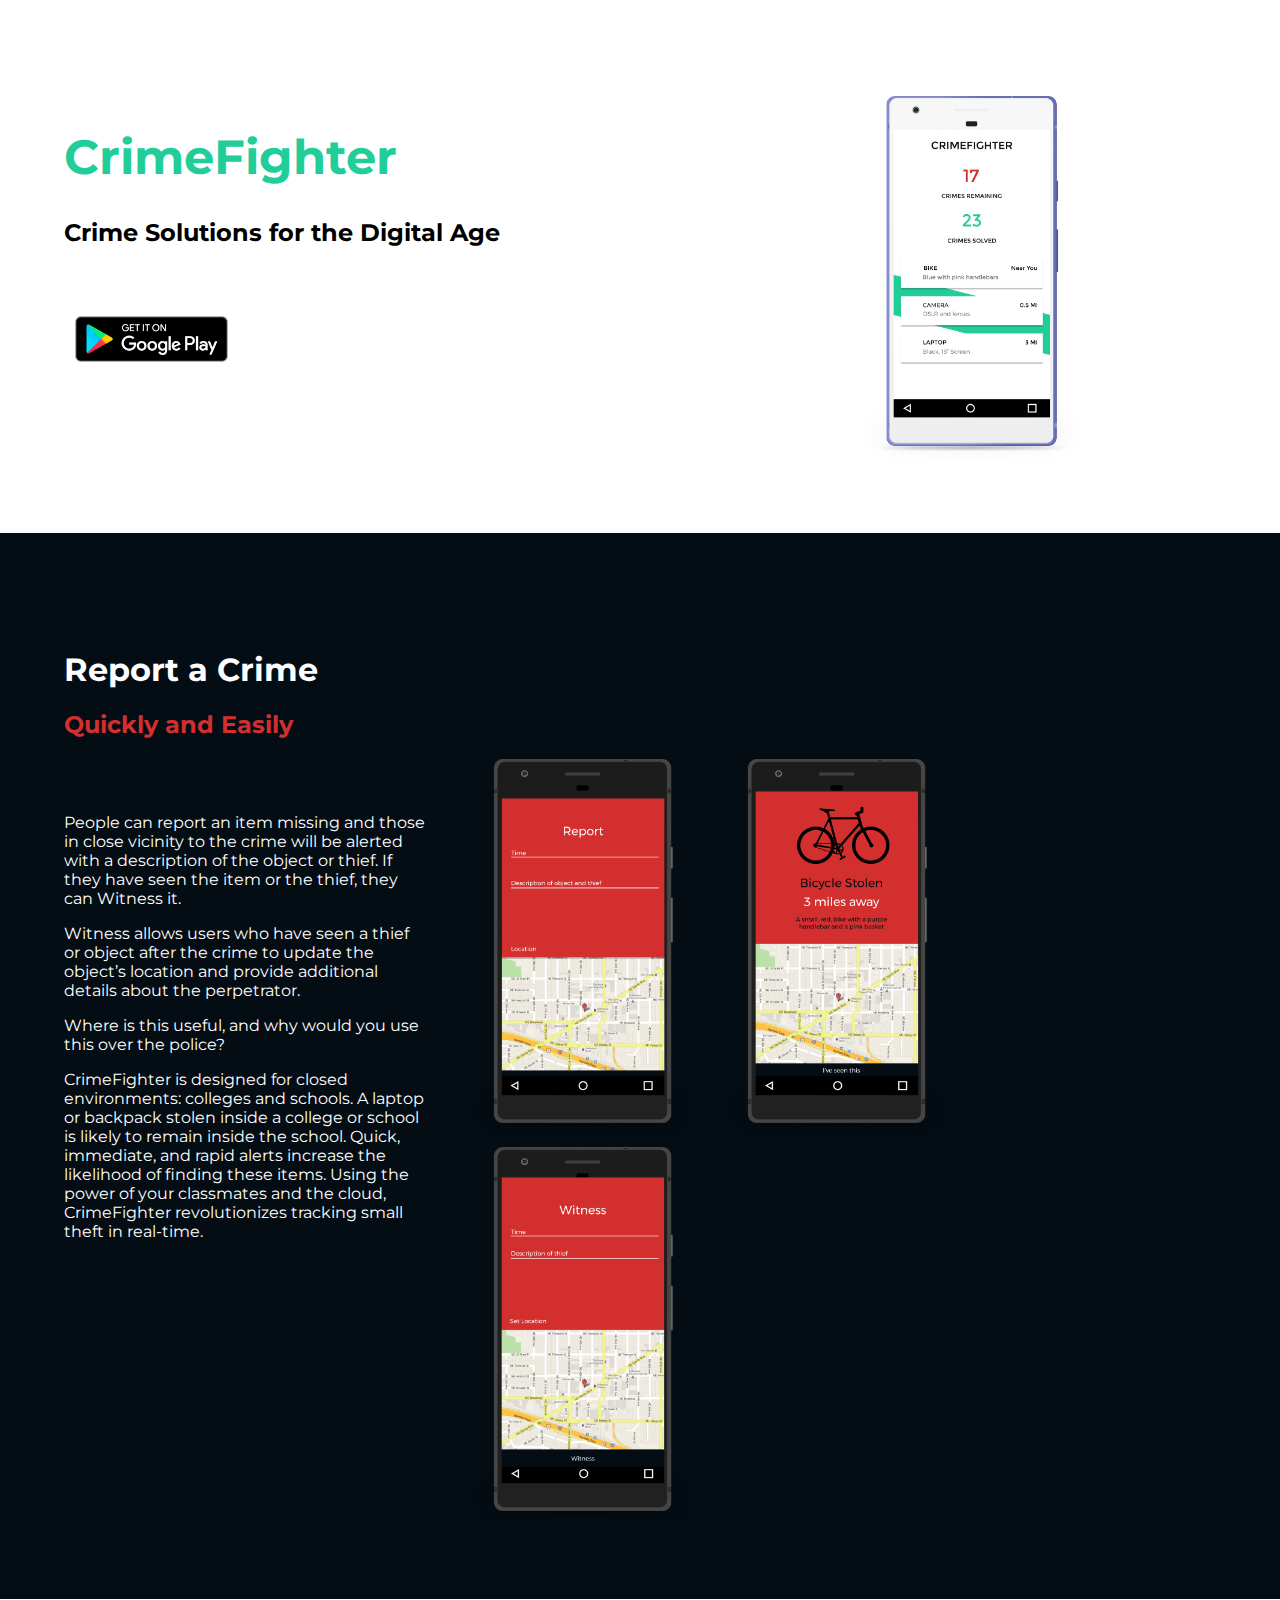
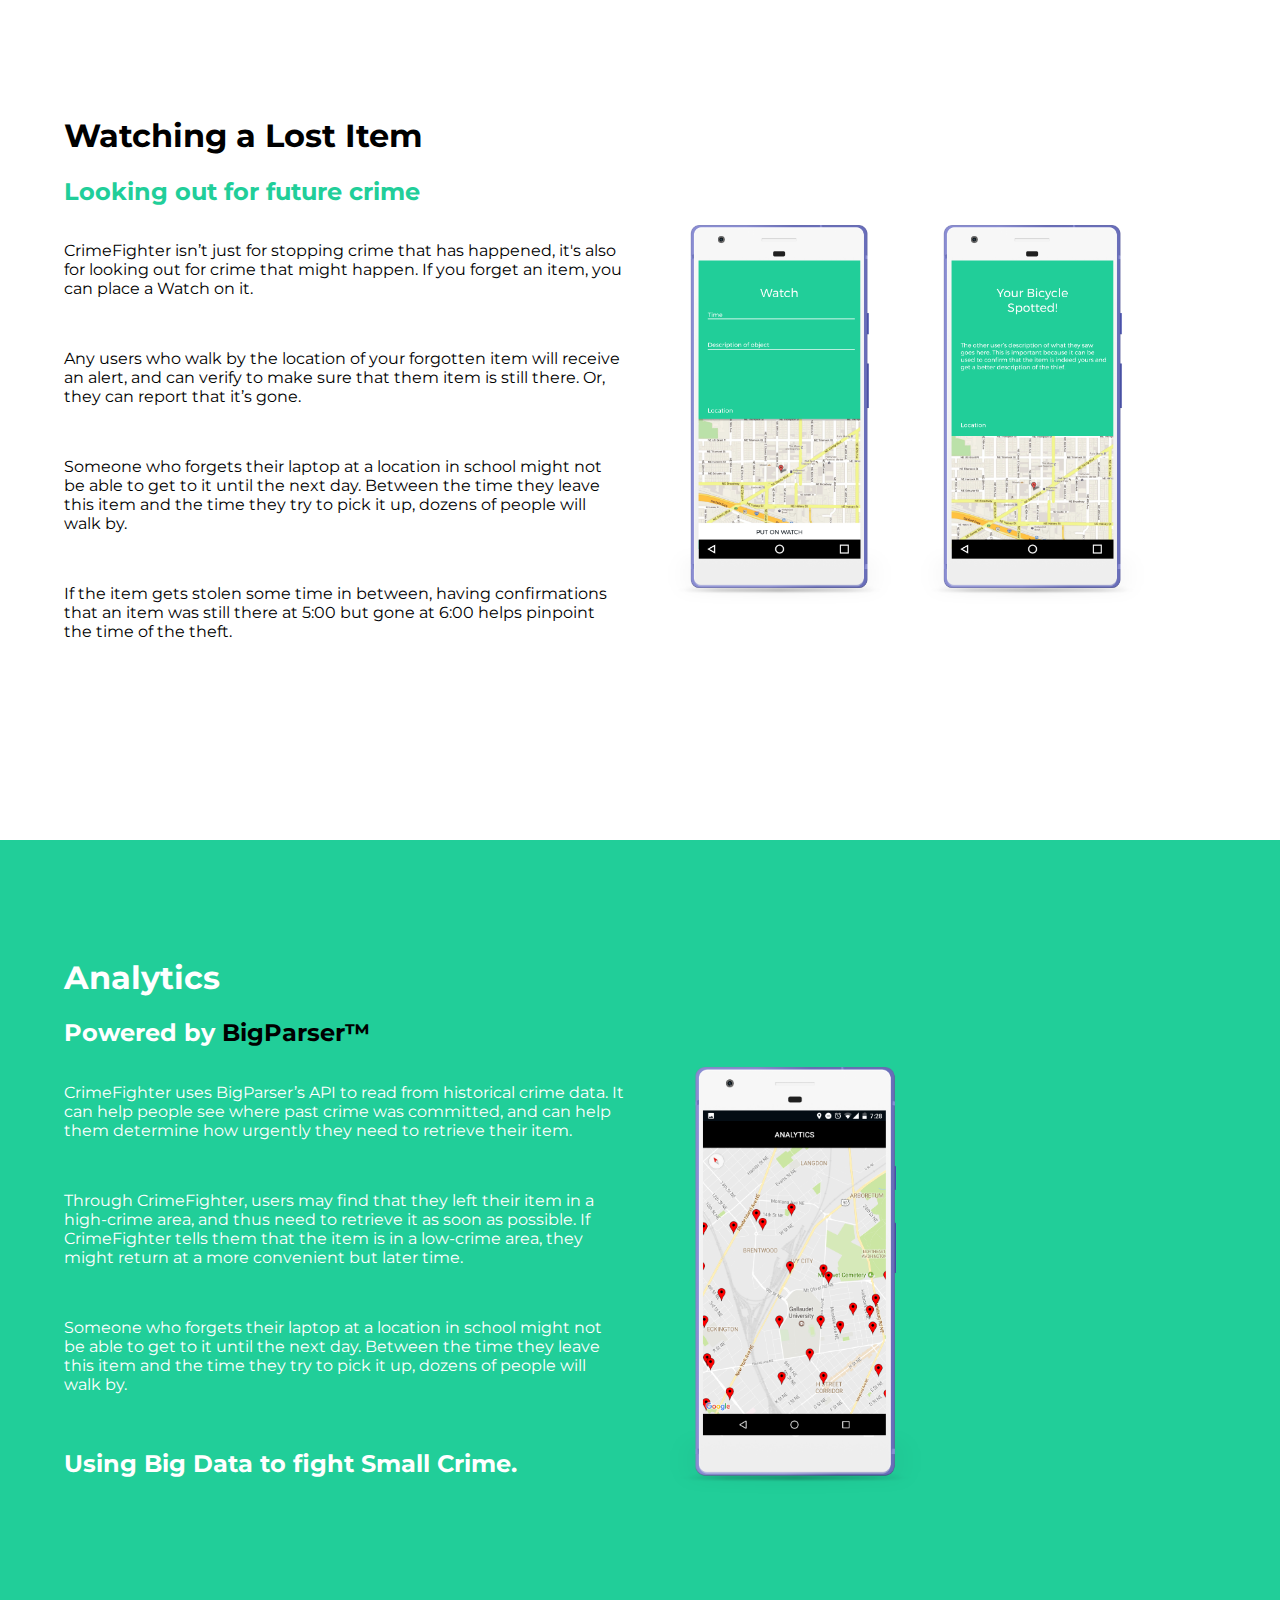
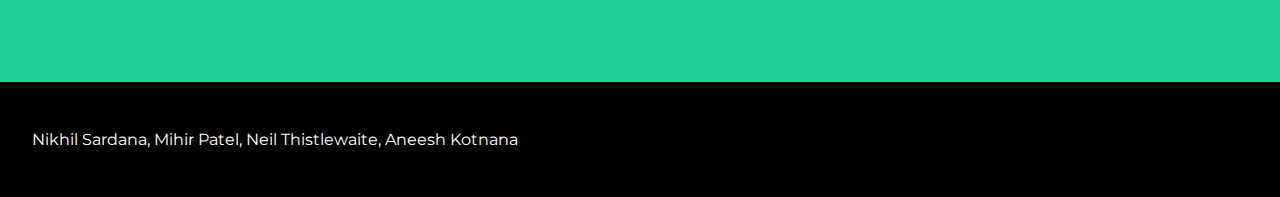
==== CrimeFighter/index.html @ 5c051b98 "Add files via upload" ====
<!DOCTYPE html>
<html>
    <head>
        <meta charset="UTF-8">
        <title>Nikhil Sardana</title>
        <meta http-equiv="content-type" content="text/html; charset=utf-8" />
        <meta name="description" content="CrimeFigher - Crowdsourcing Crime Reporting" />
        <meta name="keywords" content="CrimeFighter" />
        <link rel="stylesheet" href="css/style.css" />
        <link rel="stylesheet" href="css/grid12.css">
    </head>
    <style type="text/css">
        .container-fluid.custom-container {
          padding: 0 0px 0px 0px;
        }
    </style>
    <body>
        <div class="custom-container container-fluid">
        <section class="wrapper style1">
            <div class="row">
                <div class="col-xs-12 col-md-8">
                    <h1>CrimeFighter</h1>
                    <h2>Crime Solutions for the Digital Age</h2>
                    <br>
                    </br>
                    <img src="img/google-play-badge.png" alt="Smiley face" width="175">
                </div>

                <div class="col-xs-6 col-md-4">
                        <img src="img/home.png" alt="Smiley face" width="66%">
                </div>
            </div>
        </section>
        <section class="wrapper style2">
                <h1>Report a Crime</h1>
                <h2>Quickly and Easily</h2>
                <div class="row">

                    <div class="col-xs-6 col-md-4">
                    </br>
                    </br>

                    <p>
                        People can report an item missing and those in close vicinity to the crime will be alerted with a description of the object or thief. If they have seen the item or the thief, they can Witness it.
                    </p>
                    <p>
                        Witness allows users who have seen a thief or object after the crime to update the object’s location and provide additional details about the perpetrator.
                    </p>
                    <p>
                        Where is this useful, and why would you use this over the police?
                    </p>
                    <p>
                        CrimeFighter is designed for closed environments: colleges and schools. A laptop or backpack stolen inside a college or school is likely to remain inside the school. Quick, immediate, and rapid alerts increase the likelihood of finding these items. Using the power of your classmates and the cloud, CrimeFighter revolutionizes tracking small theft in real-time.
                    </p>
                </div>
                <div class="col-xs-12 col-md-8">
                    <img src="img/reportscreen.png" alt="Smiley face" width="33%">
                    <img src="img/stolenscreen.png" alt="Smiley face" width="33%">
                    <img src="img/reported.png" alt="Smiley face" width="33%">

                </div>
            </div>
        </section>
        <section class="wrapper style3">
            <div>
                <h1>Watching a Lost Item</h1>
                <h2>Looking out for future crime</h2>
                <div class="row">

                    <div class="col-xs-6">
                    <p>
                        CrimeFighter isn’t just for stopping crime that has happened, it's also for looking out for crime that might happen. If you forget an item, you can place a Watch on it.
                    </p>
                    </br>
                    <p>
                        Any users who walk by the location of your forgotten item will receive an alert, and can verify to make sure that them item is still there. Or, they can report that it’s gone.
                    </p>
                    </br>
                    <p>
                        Someone who forgets their laptop at a location in school might not be able to get to it until the next day. Between the time they leave this item and the time they try to pick it up, dozens of people will walk by.
                    </p>
                    </br>
                    <p>
                        If the item gets stolen some time in between, having confirmations that an item was still there at 5:00 but gone at 6:00 helps pinpoint the time of the theft.
                    </p>
                </div>
                <div class="col-xs-6">
                    <img src="img/watched.png" alt="Smiley face" width="44.4%">
                    <img src="img/spottedscreen.png" alt="Smiley face" width="44.4%">
                </div>
            </br>
            </br>
            </br>
            </br>
            </br>        </br>
            </br>
        </br>
        </br>
        </br>
        </br>
        </br>
        </br>
        </br>
    </br>
    </br>
    </br>
        </br>
        </br>
        </br>
            </br>
            </br>
            </br>
            </br>
            </br>
            </br>
        </br>
        </br>
        </br>
        </section>
        <section class="wrapper style4">
            <div>
                <h1>Analytics</h1>
                <h2>Powered by <a href="https://www.bigparser.com">BigParser&trade;</a></h2>
                <div class="row">
                    <div class="col-xs-6">
                    <p>
                        CrimeFighter uses BigParser’s API to read from historical crime data. It can help people see where past crime was committed, and can help them determine how urgently they need to retrieve their item.
                    </p>
                    </br>
                    <p>
                        Through CrimeFighter, users may find that they left their item in a high-crime area, and thus need to retrieve it as soon as possible. If CrimeFighter tells them that the item is in a low-crime area, they might return at a more convenient but later time.
                    </p>
                    </br>
                    <p>
                        Someone who forgets their laptop at a location in school might not be able to get to it until the next day. Between the time they leave this item and the time they try to pick it up, dozens of people will walk by.
                    </p>
                    </br>
                    <h2 style="text-align:left">Using Big Data to fight Small Crime.</h2>

                </div>
                <div class="col-xs-6">
                    <img src="img/analytics.png" alt="Smiley face" width="50%">
                </div>
            </br>
            </br>
            </br>
            </br>
            </br>        </br>
            </br>
        </br>
        </br>
        </br>
        </br>
        </br>
        </br>
        </br>
    </br>
    </br>
    </br>
        </br>
        </br>
        </br>
            </br>
            </br>
            </br>
            </br>
            </br>
            </br>
        </br>
        </br>
        </br>
        </section>
        <section class="wrapper footer">
            <div>
                <p>Nikhil Sardana, Mihir Patel, Neil Thistlewaite, Aneesh Kotnana</p>
            </div>
        </section>
    </div>
    </body>
</html>
---- CrimeFighter/css/style.css ----
@import url('https://fonts.googleapis.com/css?family=Montserrat:300');

body {
  background: #fff;
  font-family: 'Montserrat', sans-serif;
  margin: 0 0 0 0;

}
a {
  color: #000000;
  text-decoration: none;
}
a:hover {
    text-decoration: underline;
}
h1 {
    font-size: 2em;
    color: #21CE99;
    text-align: left;

}
h2 {
    font-size: 1.5em;
    text-align: left;
}
p {
    text-align: left;
    max-width: 650px;

}
.wrapper {
  padding: 6em 4em 4em ;
}
.wrapper.style1 h1{
    font-size: 3em;
}
.container-fluid.custom-container {
  padding: 0px 0px 0px 0px;
}
.wrapper.style2 {
    background-color: #040D14;
    color: #fff;
}
.wrapper.style2 h1{
    text-align: left;
    color: #fff
}
.wrapper.style2 h2{
    text-align: left;
    color: #D32F2F;
}
.wrapper.style3 {
    background-color: #ffffff;
    color: #000000;
}
.wrapper.style3 h1 {
    color: #000000;
}
.wrapper.style3 h2 {
    color: #21CE99;
}
.wrapper.style4 {
    background-color: #21CE99;
    color: #fff;
}
.wrapper.style4 h1 {
    color: #ffffff;
}
.wrapper.style4 h2 {
    color: #ffffff;
}
.wrapper.footer {
    padding: 2em 2em 2em;
    background-color: #000000;
    color: #ffffff;
}
---- CrimeFighter/css/grid12.css ----
@-ms-viewport {
  width: device-width;
}
.visible-xs,
.visible-sm,
.visible-md,
.visible-lg {
  display: none !important;
}
.visible-xs-block,
.visible-xs-inline,
.visible-xs-inline-block,
.visible-sm-block,
.visible-sm-inline,
.visible-sm-inline-block,
.visible-md-block,
.visible-md-inline,
.visible-md-inline-block,
.visible-lg-block,
.visible-lg-inline,
.visible-lg-inline-block {
  display: none !important;
}
@media (max-width: 767px) {
  .visible-xs {
    display: block !important;
  }
  table.visible-xs {
    display: table;
  }
  tr.visible-xs {
    display: table-row !important;
  }
  th.visible-xs,
  td.visible-xs {
    display: table-cell !important;
  }
}
@media (max-width: 767px) {
  .visible-xs-block {
    display: block !important;
  }
}
@media (max-width: 767px) {
  .visible-xs-inline {
    display: inline !important;
  }
}
@media (max-width: 767px) {
  .visible-xs-inline-block {
    display: inline-block !important;
  }
}
@media (min-width: 768px) and (max-width: 991px) {
  .visible-sm {
    display: block !important;
  }
  table.visible-sm {
    display: table;
  }
  tr.visible-sm {
    display: table-row !important;
  }
  th.visible-sm,
  td.visible-sm {
    display: table-cell !important;
  }
}
@media (min-width: 768px) and (max-width: 991px) {
  .visible-sm-block {
    display: block !important;
  }
}
@media (min-width: 768px) and (max-width: 991px) {
  .visible-sm-inline {
    display: inline !important;
  }
}
@media (min-width: 768px) and (max-width: 991px) {
  .visible-sm-inline-block {
    display: inline-block !important;
  }
}
@media (min-width: 992px) and (max-width: 1199px) {
  .visible-md {
    display: block !important;
  }
  table.visible-md {
    display: table;
  }
  tr.visible-md {
    display: table-row !important;
  }
  th.visible-md,
  td.visible-md {
    display: table-cell !important;
  }
}
@media (min-width: 992px) and (max-width: 1199px) {
  .visible-md-block {
    display: block !important;
  }
}
@media (min-width: 992px) and (max-width: 1199px) {
  .visible-md-inline {
    display: inline !important;
  }
}
@media (min-width: 992px) and (max-width: 1199px) {
  .visible-md-inline-block {
    display: inline-block !important;
  }
}
@media (min-width: 1200px) {
  .visible-lg {
    display: block !important;
  }
  table.visible-lg {
    display: table;
  }
  tr.visible-lg {
    display: table-row !important;
  }
  th.visible-lg,
  td.visible-lg {
    display: table-cell !important;
  }
}
@media (min-width: 1200px) {
  .visible-lg-block {
    display: block !important;
  }
}
@media (min-width: 1200px) {
  .visible-lg-inline {
    display: inline !important;
  }
}
@media (min-width: 1200px) {
  .visible-lg-inline-block {
    display: inline-block !important;
  }
}
@media (max-width: 767px) {
  .hidden-xs {
    display: none !important;
  }
}
@media (min-width: 768px) and (max-width: 991px) {
  .hidden-sm {
    display: none !important;
  }
}
@media (min-width: 992px) and (max-width: 1199px) {
  .hidden-md {
    display: none !important;
  }
}
@media (min-width: 1200px) {
  .hidden-lg {
    display: none !important;
  }
}
.visible-print {
  display: none !important;
}
@media print {
  .visible-print {
    display: block !important;
  }
  table.visible-print {
    display: table;
  }
  tr.visible-print {
    display: table-row !important;
  }
  th.visible-print,
  td.visible-print {
    display: table-cell !important;
  }
}
.visible-print-block {
  display: none !important;
}
@media print {
  .visible-print-block {
    display: block !important;
  }
}
.visible-print-inline {
  display: none !important;
}
@media print {
  .visible-print-inline {
    display: inline !important;
  }
}
.visible-print-inline-block {
  display: none !important;
}
@media print {
  .visible-print-inline-block {
    display: inline-block !important;
  }
}
@media print {
  .hidden-print {
    display: none !important;
  }
}
.container {
  margin-right: auto;
  margin-left: auto;
  padding-left: 15px;
  padding-right: 15px;
}
@media (min-width: 768px) {
  .container {
    width: 750px;
  }
}
@media (min-width: 992px) {
  .container {
    width: 970px;
  }
}
@media (min-width: 1200px) {
  .container {
    width: 1170px;
  }
}
.container-fluid {
  margin-right: auto;
  margin-left: auto;
  padding-left: 15px;
  padding-right: 15px;
}
.row {
  margin-left: -15px;
  margin-right: -15px;
}
.col, .col-xs-1, .col-sm-1, .col-md-1, .col-lg-1, .col-xs-2, .col-sm-2, .col-md-2, .col-lg-2, .col-xs-3, .col-sm-3, .col-md-3, .col-lg-3, .col-xs-4, .col-sm-4, .col-md-4, .col-lg-4, .col-xs-5, .col-sm-5, .col-md-5, .col-lg-5, .col-xs-6, .col-sm-6, .col-md-6, .col-lg-6, .col-xs-7, .col-sm-7, .col-md-7, .col-lg-7, .col-xs-8, .col-sm-8, .col-md-8, .col-lg-8, .col-xs-9, .col-sm-9, .col-md-9, .col-lg-9, .col-xs-10, .col-sm-10, .col-md-10, .col-lg-10, .col-xs-11, .col-sm-11, .col-md-11, .col-lg-11, .col-xs-12, .col-sm-12, .col-md-12, .col-lg-12 {
  position: relative;
  min-height: 1px;
  padding-left: 15px;
  padding-right: 15px;
}
.col, .col-xs-1, .col-xs-2, .col-xs-3, .col-xs-4, .col-xs-5, .col-xs-6, .col-xs-7, .col-xs-8, .col-xs-9, .col-xs-10, .col-xs-11, .col-xs-12 {
  float: left;
}
.col-xs-12 {
  width: 100%;
}
.col-xs-11 {
  width: 91.66666667%;
}
.col-xs-10 {
  width: 83.33333333%;
}
.col-xs-9 {
  width: 75%;
}
.col-xs-8 {
  width: 66.66666667%;
}
.col-xs-7 {
  width: 58.33333333%;
}
.col-xs-6 {
  width: 50%;
}
.col-xs-5 {
  width: 41.66666667%;
}
.col-xs-4 {
  width: 33.33333333%;
}
.col-xs-3 {
  width: 25%;
}
.col-xs-2 {
  width: 16.66666667%;
}
.col-xs-1 {
  width: 8.33333333%;
}
.col-xs-pull-12 {
  right: 100%;
}
.col-xs-pull-11 {
  right: 91.66666667%;
}
.col-xs-pull-10 {
  right: 83.33333333%;
}
.col-xs-pull-9 {
  right: 75%;
}
.col-xs-pull-8 {
  right: 66.66666667%;
}
.col-xs-pull-7 {
  right: 58.33333333%;
}
.col-xs-pull-6 {
  right: 50%;
}
.col-xs-pull-5 {
  right: 41.66666667%;
}
.col-xs-pull-4 {
  right: 33.33333333%;
}
.col-xs-pull-3 {
  right: 25%;
}
.col-xs-pull-2 {
  right: 16.66666667%;
}
.col-xs-pull-1 {
  right: 8.33333333%;
}
.col-xs-pull-0 {
  right: auto;
}
.col-xs-push-12 {
  left: 100%;
}
.col-xs-push-11 {
  left: 91.66666667%;
}
.col-xs-push-10 {
  left: 83.33333333%;
}
.col-xs-push-9 {
  left: 75%;
}
.col-xs-push-8 {
  left: 66.66666667%;
}
.col-xs-push-7 {
  left: 58.33333333%;
}
.col-xs-push-6 {
  left: 50%;
}
.col-xs-push-5 {
  left: 41.66666667%;
}
.col-xs-push-4 {
  left: 33.33333333%;
}
.col-xs-push-3 {
  left: 25%;
}
.col-xs-push-2 {
  left: 16.66666667%;
}
.col-xs-push-1 {
  left: 8.33333333%;
}
.col-xs-push-0 {
  left: auto;
}
.col-xs-offset-12 {
  margin-left: 100%;
}
.col-xs-offset-11 {
  margin-left: 91.66666667%;
}
.col-xs-offset-10 {
  margin-left: 83.33333333%;
}
.col-xs-offset-9 {
  margin-left: 75%;
}
.col-xs-offset-8 {
  margin-left: 66.66666667%;
}
.col-xs-offset-7 {
  margin-left: 58.33333333%;
}
.col-xs-offset-6 {
  margin-left: 50%;
}
.col-xs-offset-5 {
  margin-left: 41.66666667%;
}
.col-xs-offset-4 {
  margin-left: 33.33333333%;
}
.col-xs-offset-3 {
  margin-left: 25%;
}
.col-xs-offset-2 {
  margin-left: 16.66666667%;
}
.col-xs-offset-1 {
  margin-left: 8.33333333%;
}
.col-xs-offset-0 {
  margin-left: 0%;
}
@media (min-width: 768px) {
  .col, .col-sm-1, .col-sm-2, .col-sm-3, .col-sm-4, .col-sm-5, .col-sm-6, .col-sm-7, .col-sm-8, .col-sm-9, .col-sm-10, .col-sm-11, .col-sm-12 {
    float: left;
  }
  .col-sm-12 {
    width: 100%;
  }
  .col-sm-11 {
    width: 91.66666667%;
  }
  .col-sm-10 {
    width: 83.33333333%;
  }
  .col-sm-9 {
    width: 75%;
  }
  .col-sm-8 {
    width: 66.66666667%;
  }
  .col-sm-7 {
    width: 58.33333333%;
  }
  .col-sm-6 {
    width: 50%;
  }
  .col-sm-5 {
    width: 41.66666667%;
  }
  .col-sm-4 {
    width: 33.33333333%;
  }
  .col-sm-3 {
    width: 25%;
  }
  .col-sm-2 {
    width: 16.66666667%;
  }
  .col-sm-1 {
    width: 8.33333333%;
  }
  .col-sm-pull-12 {
    right: 100%;
  }
  .col-sm-pull-11 {
    right: 91.66666667%;
  }
  .col-sm-pull-10 {
    right: 83.33333333%;
  }
  .col-sm-pull-9 {
    right: 75%;
  }
  .col-sm-pull-8 {
    right: 66.66666667%;
  }
  .col-sm-pull-7 {
    right: 58.33333333%;
  }
  .col-sm-pull-6 {
    right: 50%;
  }
  .col-sm-pull-5 {
    right: 41.66666667%;
  }
  .col-sm-pull-4 {
    right: 33.33333333%;
  }
  .col-sm-pull-3 {
    right: 25%;
  }
  .col-sm-pull-2 {
    right: 16.66666667%;
  }
  .col-sm-pull-1 {
    right: 8.33333333%;
  }
  .col-sm-pull-0 {
    right: auto;
  }
  .col-sm-push-12 {
    left: 100%;
  }
  .col-sm-push-11 {
    left: 91.66666667%;
  }
  .col-sm-push-10 {
    left: 83.33333333%;
  }
  .col-sm-push-9 {
    left: 75%;
  }
  .col-sm-push-8 {
    left: 66.66666667%;
  }
  .col-sm-push-7 {
    left: 58.33333333%;
  }
  .col-sm-push-6 {
    left: 50%;
  }
  .col-sm-push-5 {
    left: 41.66666667%;
  }
  .col-sm-push-4 {
    left: 33.33333333%;
  }
  .col-sm-push-3 {
    left: 25%;
  }
  .col-sm-push-2 {
    left: 16.66666667%;
  }
  .col-sm-push-1 {
    left: 8.33333333%;
  }
  .col-sm-push-0 {
    left: auto;
  }
  .col-sm-offset-12 {
    margin-left: 100%;
  }
  .col-sm-offset-11 {
    margin-left: 91.66666667%;
  }
  .col-sm-offset-10 {
    margin-left: 83.33333333%;
  }
  .col-sm-offset-9 {
    margin-left: 75%;
  }
  .col-sm-offset-8 {
    margin-left: 66.66666667%;
  }
  .col-sm-offset-7 {
    margin-left: 58.33333333%;
  }
  .col-sm-offset-6 {
    margin-left: 50%;
  }
  .col-sm-offset-5 {
    margin-left: 41.66666667%;
  }
  .col-sm-offset-4 {
    margin-left: 33.33333333%;
  }
  .col-sm-offset-3 {
    margin-left: 25%;
  }
  .col-sm-offset-2 {
    margin-left: 16.66666667%;
  }
  .col-sm-offset-1 {
    margin-left: 8.33333333%;
  }
  .col-sm-offset-0 {
    margin-left: 0%;
  }
}
@media (min-width: 992px) {
  .col, .col-md-1, .col-md-2, .col-md-3, .col-md-4, .col-md-5, .col-md-6, .col-md-7, .col-md-8, .col-md-9, .col-md-10, .col-md-11, .col-md-12 {
    float: left;
  }
  .col-md-12 {
    width: 100%;
  }
  .col-md-11 {
    width: 91.66666667%;
  }
  .col-md-10 {
    width: 83.33333333%;
  }
  .col-md-9 {
    width: 75%;
  }
  .col-md-8 {
    width: 66.66666667%;
  }
  .col-md-7 {
    width: 58.33333333%;
  }
  .col-md-6 {
    width: 50%;
  }
  .col-md-5 {
    width: 41.66666667%;
  }
  .col-md-4 {
    width: 33.33333333%;
  }
  .col-md-3 {
    width: 25%;
  }
  .col-md-2 {
    width: 16.66666667%;
  }
  .col-md-1 {
    width: 8.33333333%;
  }
  .col-md-pull-12 {
    right: 100%;
  }
  .col-md-pull-11 {
    right: 91.66666667%;
  }
  .col-md-pull-10 {
    right: 83.33333333%;
  }
  .col-md-pull-9 {
    right: 75%;
  }
  .col-md-pull-8 {
    right: 66.66666667%;
  }
  .col-md-pull-7 {
    right: 58.33333333%;
  }
  .col-md-pull-6 {
    right: 50%;
  }
  .col-md-pull-5 {
    right: 41.66666667%;
  }
  .col-md-pull-4 {
    right: 33.33333333%;
  }
  .col-md-pull-3 {
    right: 25%;
  }
  .col-md-pull-2 {
    right: 16.66666667%;
  }
  .col-md-pull-1 {
    right: 8.33333333%;
  }
  .col-md-pull-0 {
    right: auto;
  }
  .col-md-push-12 {
    left: 100%;
  }
  .col-md-push-11 {
    left: 91.66666667%;
  }
  .col-md-push-10 {
    left: 83.33333333%;
  }
  .col-md-push-9 {
    left: 75%;
  }
  .col-md-push-8 {
    left: 66.66666667%;
  }
  .col-md-push-7 {
    left: 58.33333333%;
  }
  .col-md-push-6 {
    left: 50%;
  }
  .col-md-push-5 {
    left: 41.66666667%;
  }
  .col-md-push-4 {
    left: 33.33333333%;
  }
  .col-md-push-3 {
    left: 25%;
  }
  .col-md-push-2 {
    left: 16.66666667%;
  }
  .col-md-push-1 {
    left: 8.33333333%;
  }
  .col-md-push-0 {
    left: auto;
  }
  .col-md-offset-12 {
    margin-left: 100%;
  }
  .col-md-offset-11 {
    margin-left: 91.66666667%;
  }
  .col-md-offset-10 {
    margin-left: 83.33333333%;
  }
  .col-md-offset-9 {
    margin-left: 75%;
  }
  .col-md-offset-8 {
    margin-left: 66.66666667%;
  }
  .col-md-offset-7 {
    margin-left: 58.33333333%;
  }
  .col-md-offset-6 {
    margin-left: 50%;
  }
  .col-md-offset-5 {
    margin-left: 41.66666667%;
  }
  .col-md-offset-4 {
    margin-left: 33.33333333%;
  }
  .col-md-offset-3 {
    margin-left: 25%;
  }
  .col-md-offset-2 {
    margin-left: 16.66666667%;
  }
  .col-md-offset-1 {
    margin-left: 8.33333333%;
  }
  .col-md-offset-0 {
    margin-left: 0%;
  }
}
@media (min-width: 1200px) {
  .col, .col-lg-1, .col-lg-2, .col-lg-3, .col-lg-4, .col-lg-5, .col-lg-6, .col-lg-7, .col-lg-8, .col-lg-9, .col-lg-10, .col-lg-11, .col-lg-12 {
    float: left;
  }
  .col-lg-12 {
    width: 100%;
  }
  .col-lg-11 {
    width: 91.66666667%;
  }
  .col-lg-10 {
    width: 83.33333333%;
  }
  .col-lg-9 {
    width: 75%;
  }
  .col-lg-8 {
    width: 66.66666667%;
  }
  .col-lg-7 {
    width: 58.33333333%;
  }
  .col-lg-6 {
    width: 50%;
  }
  .col-lg-5 {
    width: 41.66666667%;
  }
  .col-lg-4 {
    width: 33.33333333%;
  }
  .col-lg-3 {
    width: 25%;
  }
  .col-lg-2 {
    width: 16.66666667%;
  }
  .col-lg-1 {
    width: 8.33333333%;
  }
  .col-lg-pull-12 {
    right: 100%;
  }
  .col-lg-pull-11 {
    right: 91.66666667%;
  }
  .col-lg-pull-10 {
    right: 83.33333333%;
  }
  .col-lg-pull-9 {
    right: 75%;
  }
  .col-lg-pull-8 {
    right: 66.66666667%;
  }
  .col-lg-pull-7 {
    right: 58.33333333%;
  }
  .col-lg-pull-6 {
    right: 50%;
  }
  .col-lg-pull-5 {
    right: 41.66666667%;
  }
  .col-lg-pull-4 {
    right: 33.33333333%;
  }
  .col-lg-pull-3 {
    right: 25%;
  }
  .col-lg-pull-2 {
    right: 16.66666667%;
  }
  .col-lg-pull-1 {
    right: 8.33333333%;
  }
  .col-lg-pull-0 {
    right: auto;
  }
  .col-lg-push-12 {
    left: 100%;
  }
  .col-lg-push-11 {
    left: 91.66666667%;
  }
  .col-lg-push-10 {
    left: 83.33333333%;
  }
  .col-lg-push-9 {
    left: 75%;
  }
  .col-lg-push-8 {
    left: 66.66666667%;
  }
  .col-lg-push-7 {
    left: 58.33333333%;
  }
  .col-lg-push-6 {
    left: 50%;
  }
  .col-lg-push-5 {
    left: 41.66666667%;
  }
  .col-lg-push-4 {
    left: 33.33333333%;
  }
  .col-lg-push-3 {
    left: 25%;
  }
  .col-lg-push-2 {
    left: 16.66666667%;
  }
  .col-lg-push-1 {
    left: 8.33333333%;
  }
  .col-lg-push-0 {
    left: auto;
  }
  .col-lg-offset-12 {
    margin-left: 100%;
  }
  .col-lg-offset-11 {
    margin-left: 91.66666667%;
  }
  .col-lg-offset-10 {
    margin-left: 83.33333333%;
  }
  .col-lg-offset-9 {
    margin-left: 75%;
  }
  .col-lg-offset-8 {
    margin-left: 66.66666667%;
  }
  .col-lg-offset-7 {
    margin-left: 58.33333333%;
  }
  .col-lg-offset-6 {
    margin-left: 50%;
  }
  .col-lg-offset-5 {
    margin-left: 41.66666667%;
  }
  .col-lg-offset-4 {
    margin-left: 33.33333333%;
  }
  .col-lg-offset-3 {
    margin-left: 25%;
  }
  .col-lg-offset-2 {
    margin-left: 16.66666667%;
  }
  .col-lg-offset-1 {
    margin-left: 8.33333333%;
  }
  .col-lg-offset-0 {
    margin-left: 0%;
  }
}
.clearfix,
.clearfix:before,
.clearfix:after,
.container:before,
.container:after,
.container-fluid:before,
.container-fluid:after,
.row:before,
.row:after {
  content: " ";
  display: table;
}
.clearfix:after,
.container:after,
.container-fluid:after,
.row:after {
  clear: both;
}
.center-block {
  display: block;
  margin-left: auto;
  margin-right: auto;
}
.pull-right {
  float: right !important;
}
.pull-left {
  float: left !important;
}
*,
*:before,
*:after {
  -webkit-box-sizing: border-box;
  -moz-box-sizing: border-box;
  box-sizing: border-box;
}
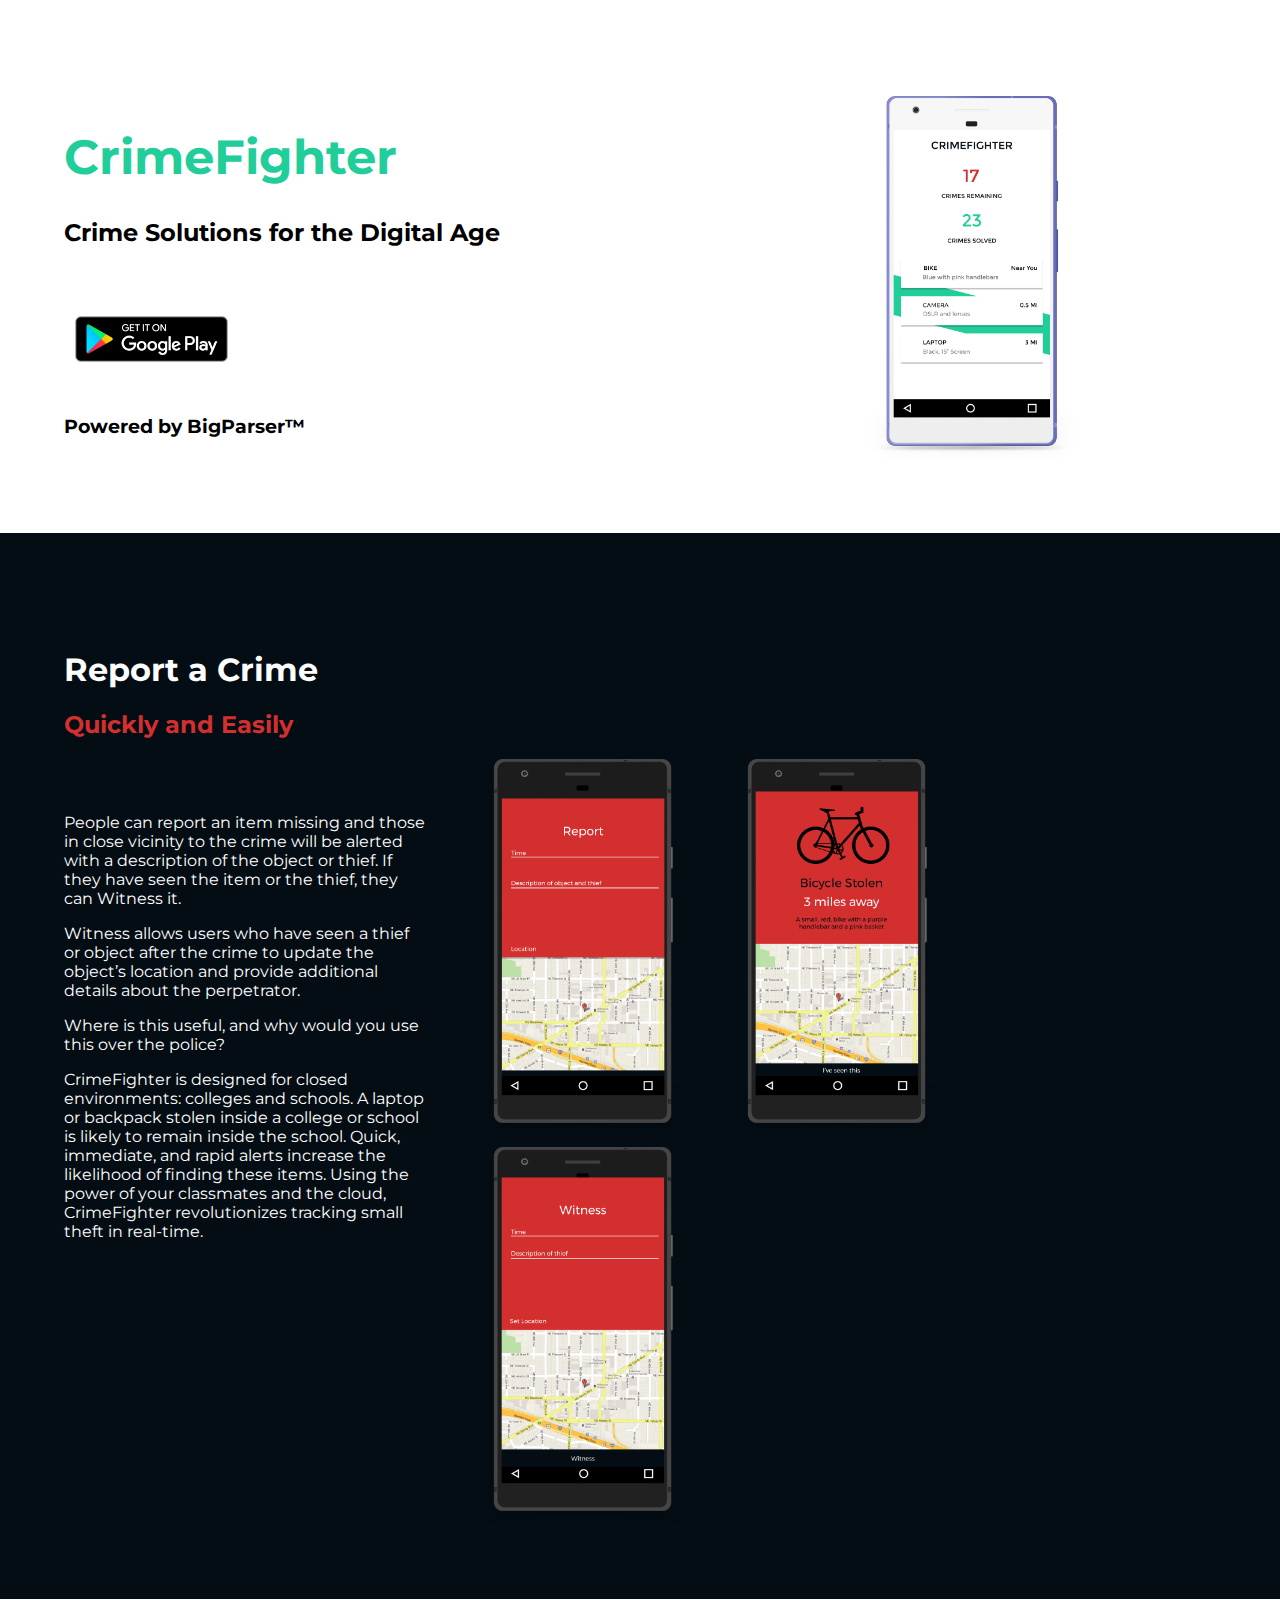
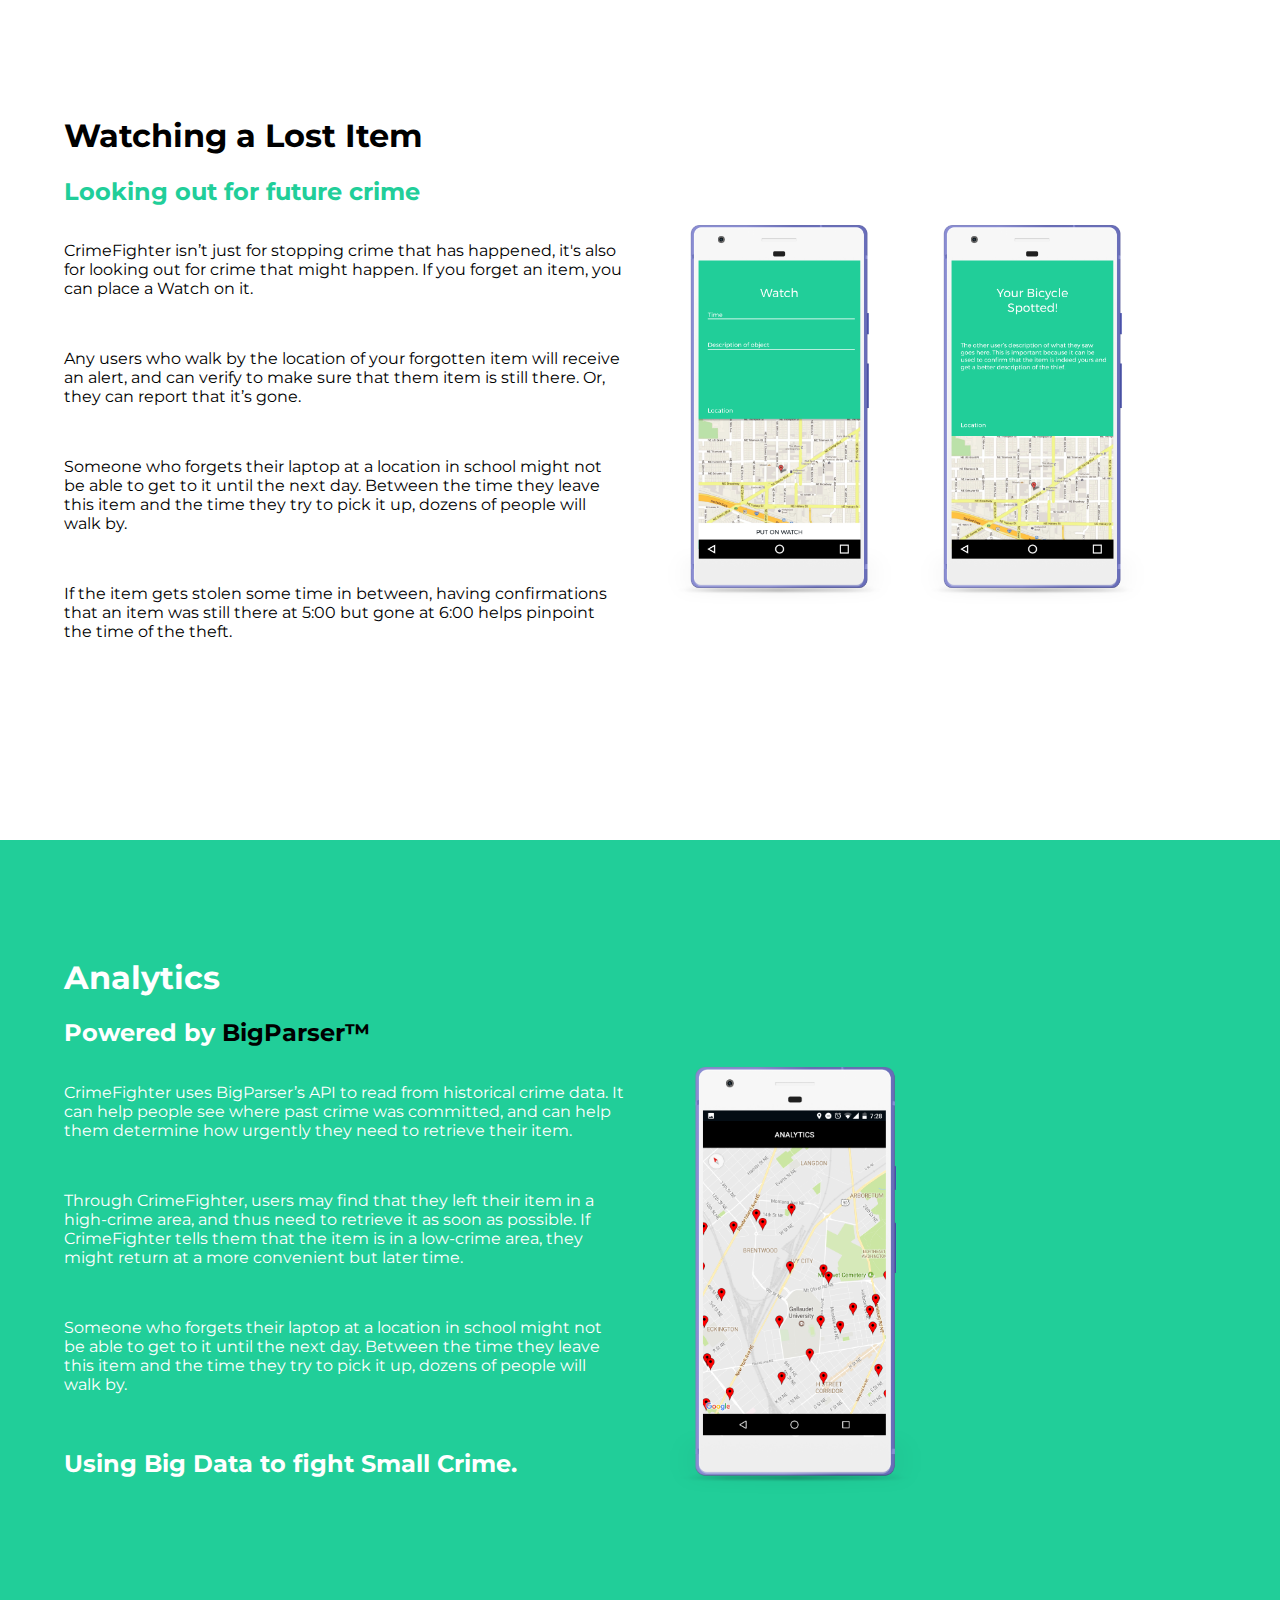
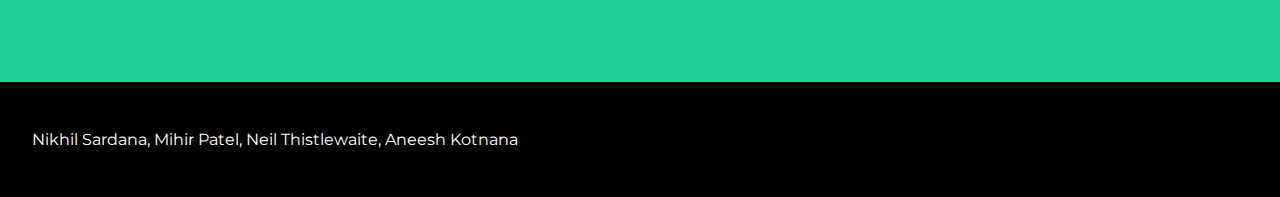
==== commit a5681bbd: "Update index.html" ====
--- a/CrimeFighter/index.html
+++ b/CrimeFighter/index.html
@@ -2,7 +2,7 @@
 <html>
     <head>
         <meta charset="UTF-8">
-        <title>Nikhil Sardana</title>
+        <title>CrimeFighter</title>
         <meta http-equiv="content-type" content="text/html; charset=utf-8" />
         <meta name="description" content="CrimeFigher - Crowdsourcing Crime Reporting" />
         <meta name="keywords" content="CrimeFighter" />
@@ -22,8 +22,11 @@
                     <h1>CrimeFighter</h1>
                     <h2>Crime Solutions for the Digital Age</h2>
                     <br>
-                    </br>
+                    <br>
                     <img src="img/google-play-badge.png" alt="Smiley face" width="175">
+                    <br>
+                    <br>
+                     <h3>Powered by <a href="https://www.bigparser.com">BigParser&trade;</a></h3>
                 </div>
 
                 <div class="col-xs-6 col-md-4">
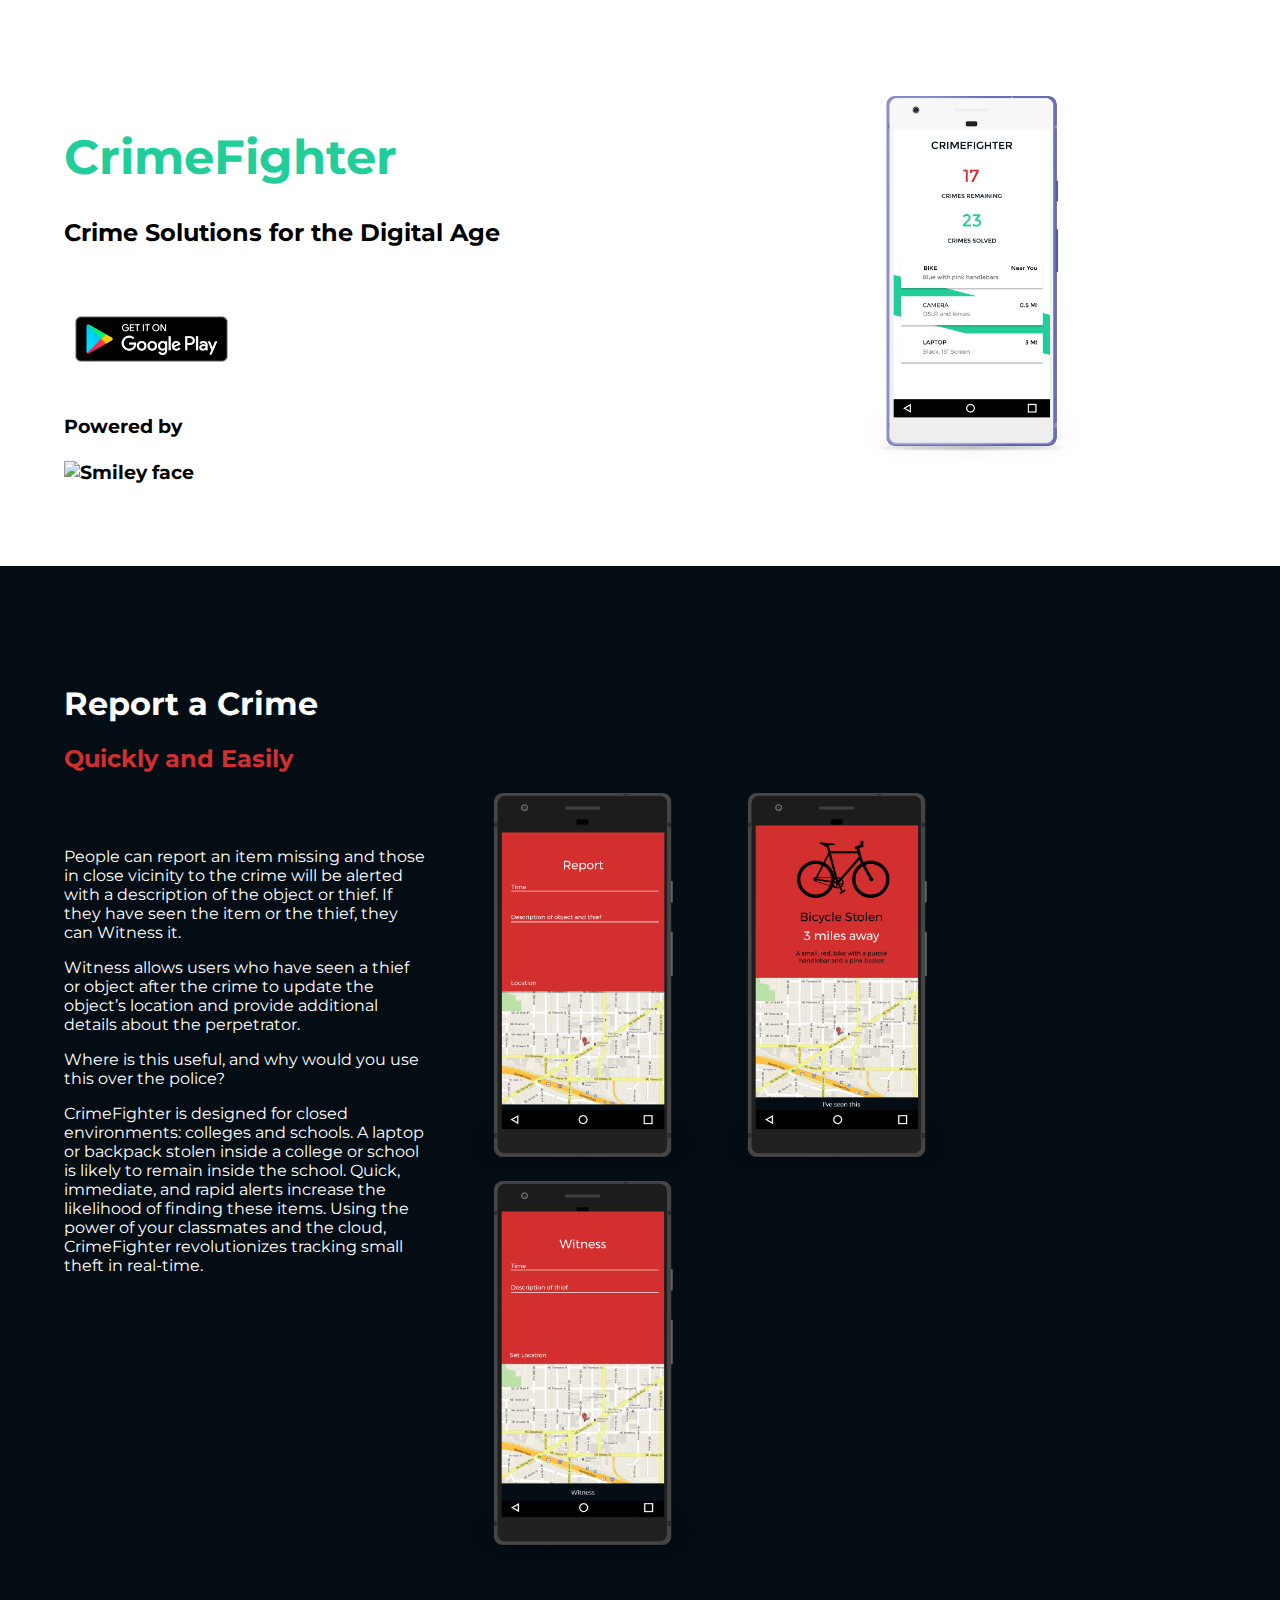
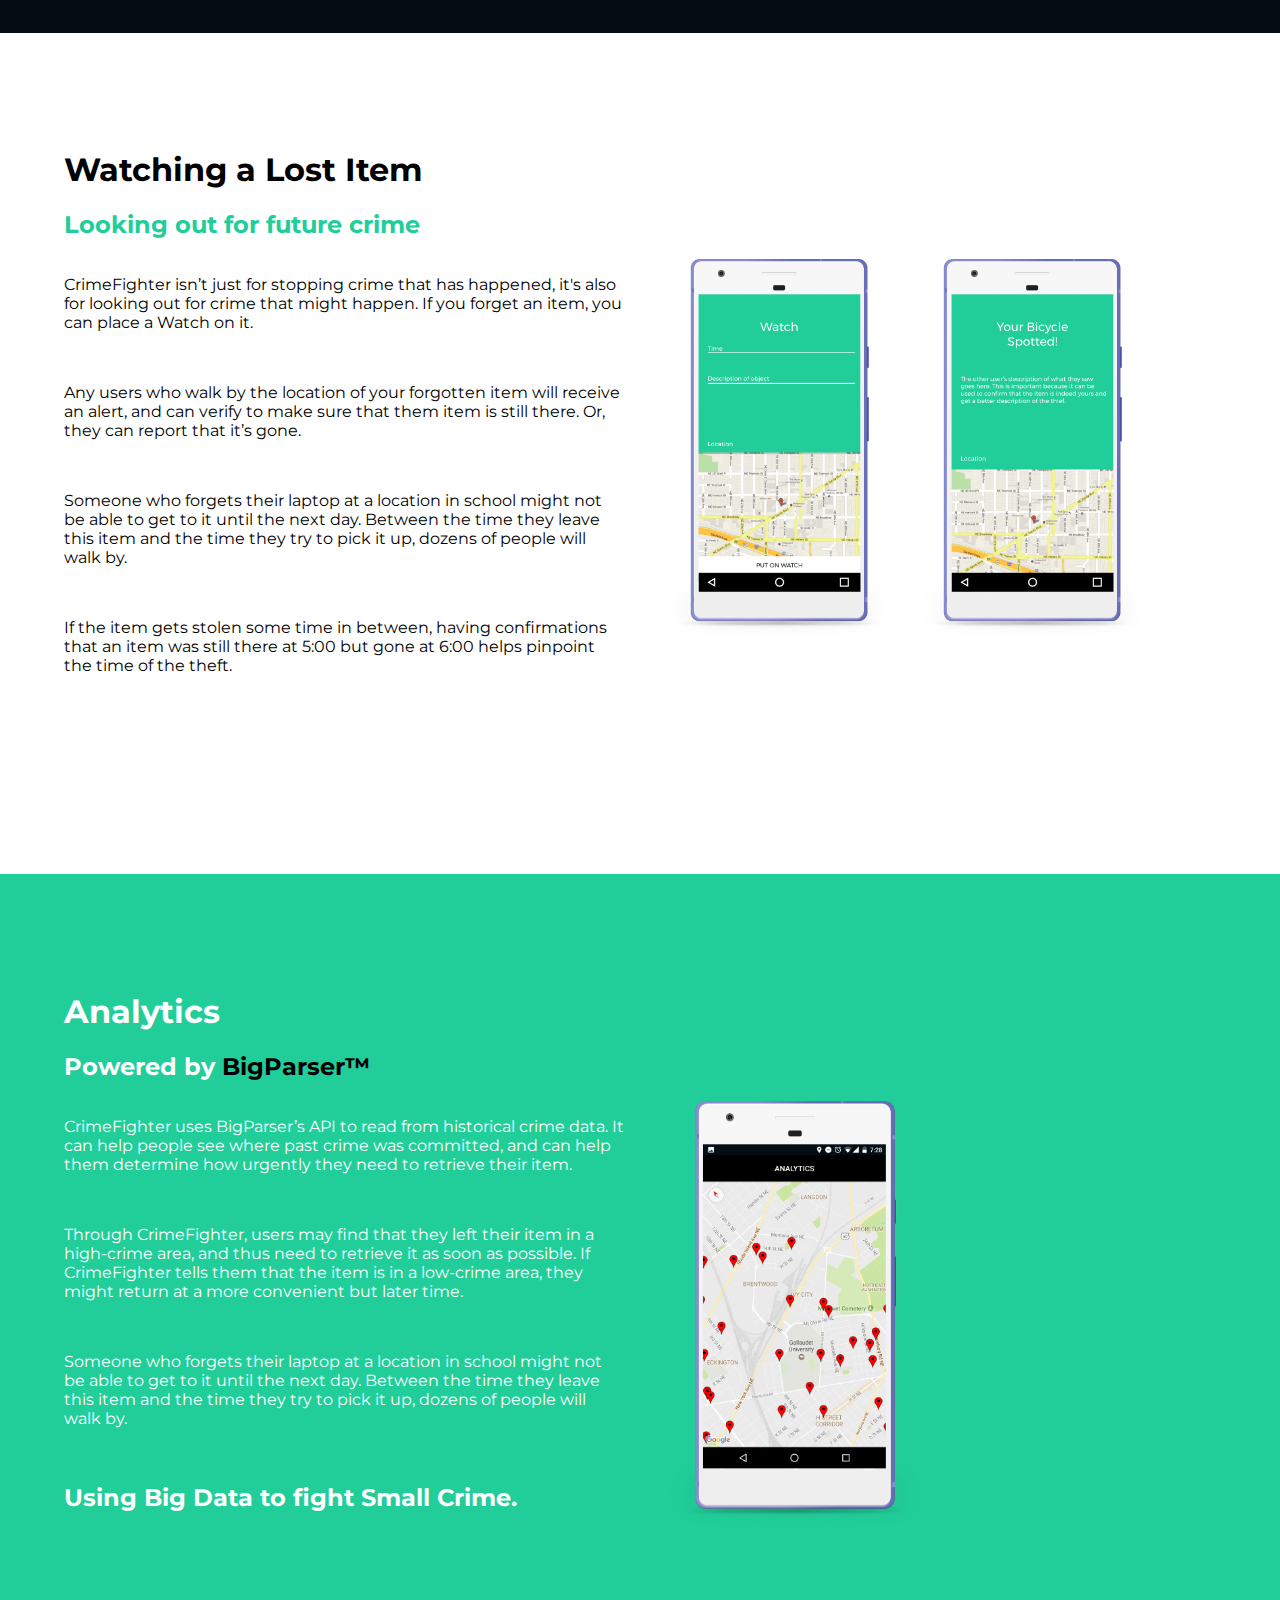
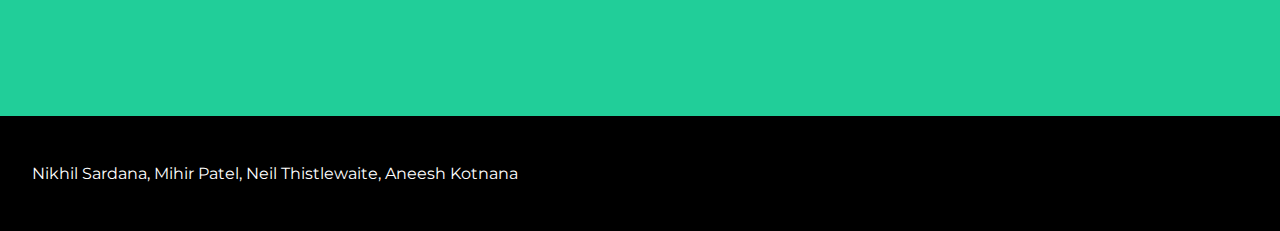
==== commit 56a515e5: "Add files via upload" ====
--- a/CrimeFighter/index.html
+++ b/CrimeFighter/index.html
@@ -22,11 +22,12 @@
                     <h1>CrimeFighter</h1>
                     <h2>Crime Solutions for the Digital Age</h2>
                     <br>
-                    <br>
+                    </br>
                     <img src="img/google-play-badge.png" alt="Smiley face" width="175">
                     <br>
                     <br>
-                     <h3>Powered by <a href="https://www.bigparser.com">BigParser&trade;</a></h3>
+                    <h3>Powered by <a href="https://bigparser.com">
+                        <br></br><img src="img/bp-logo.png" alt="Smiley face" width="120px"></a></h3>
                 </div>
 
                 <div class="col-xs-6 col-md-4">
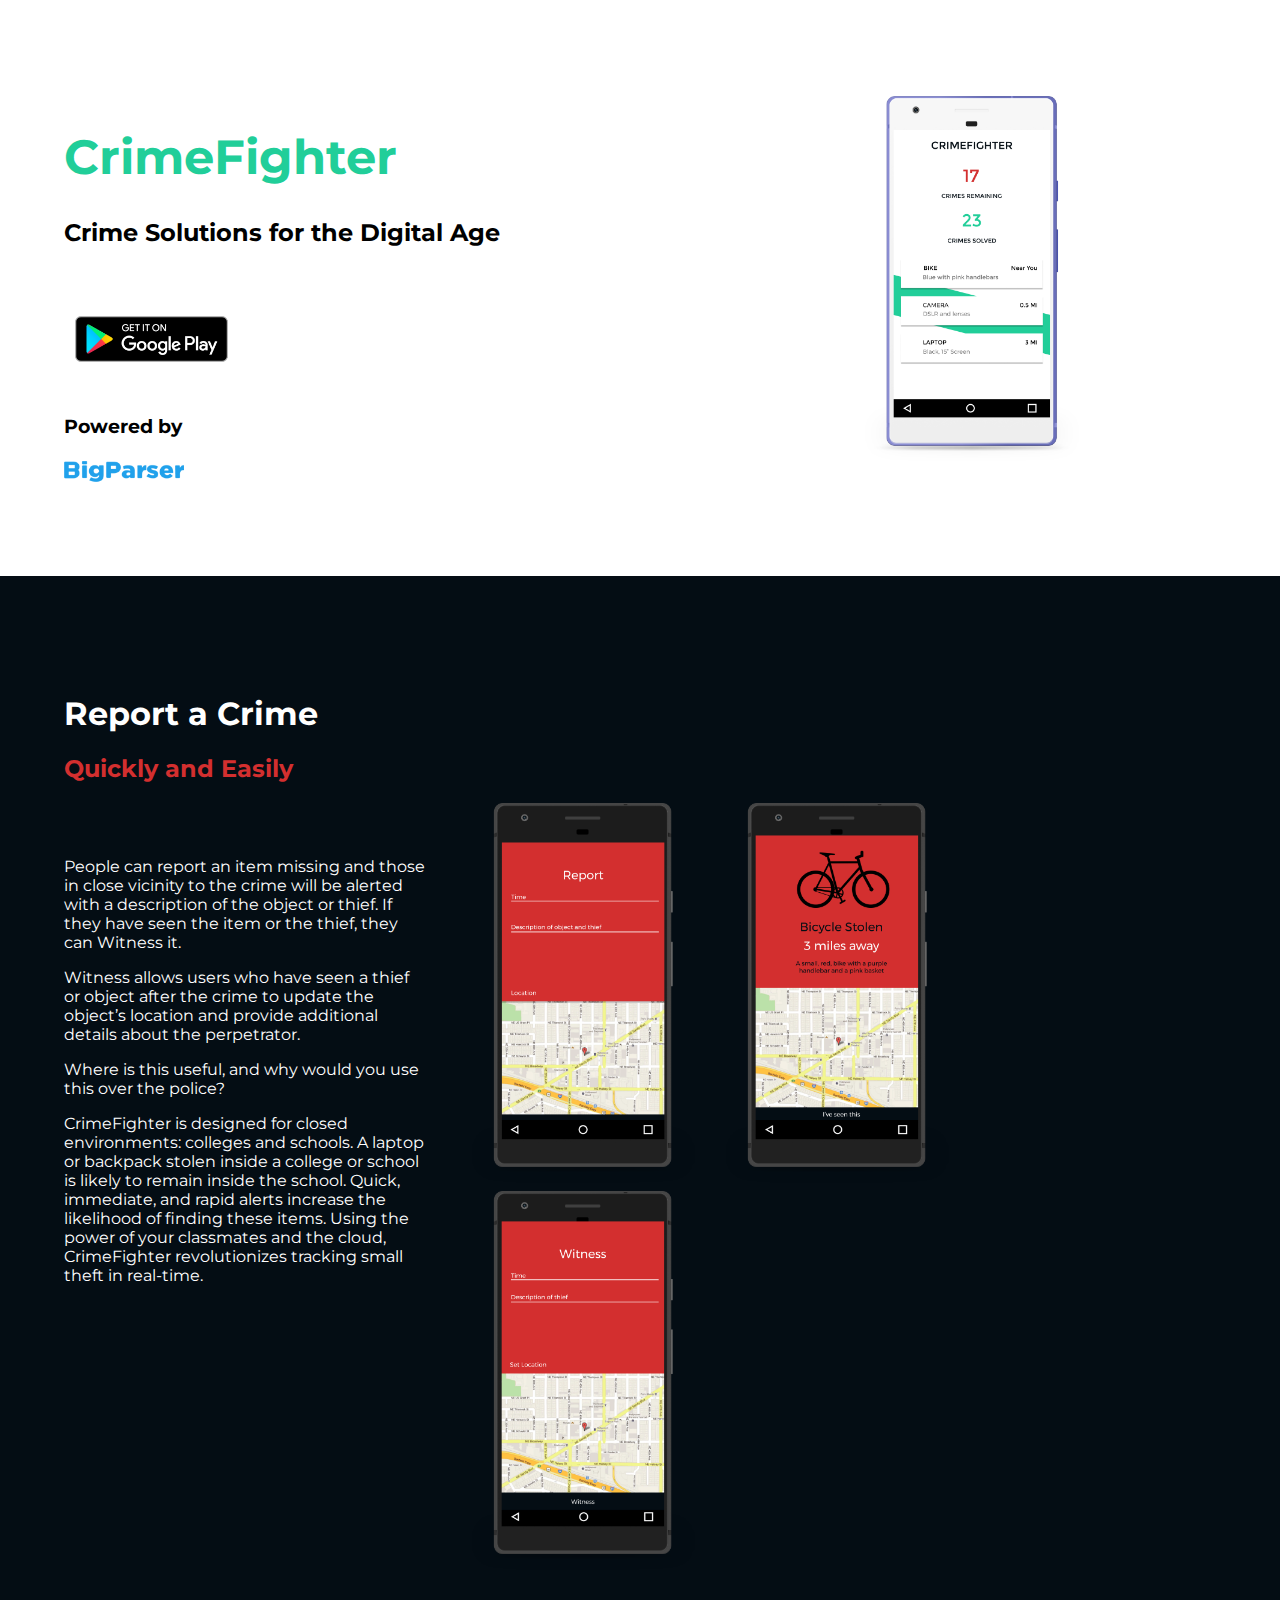
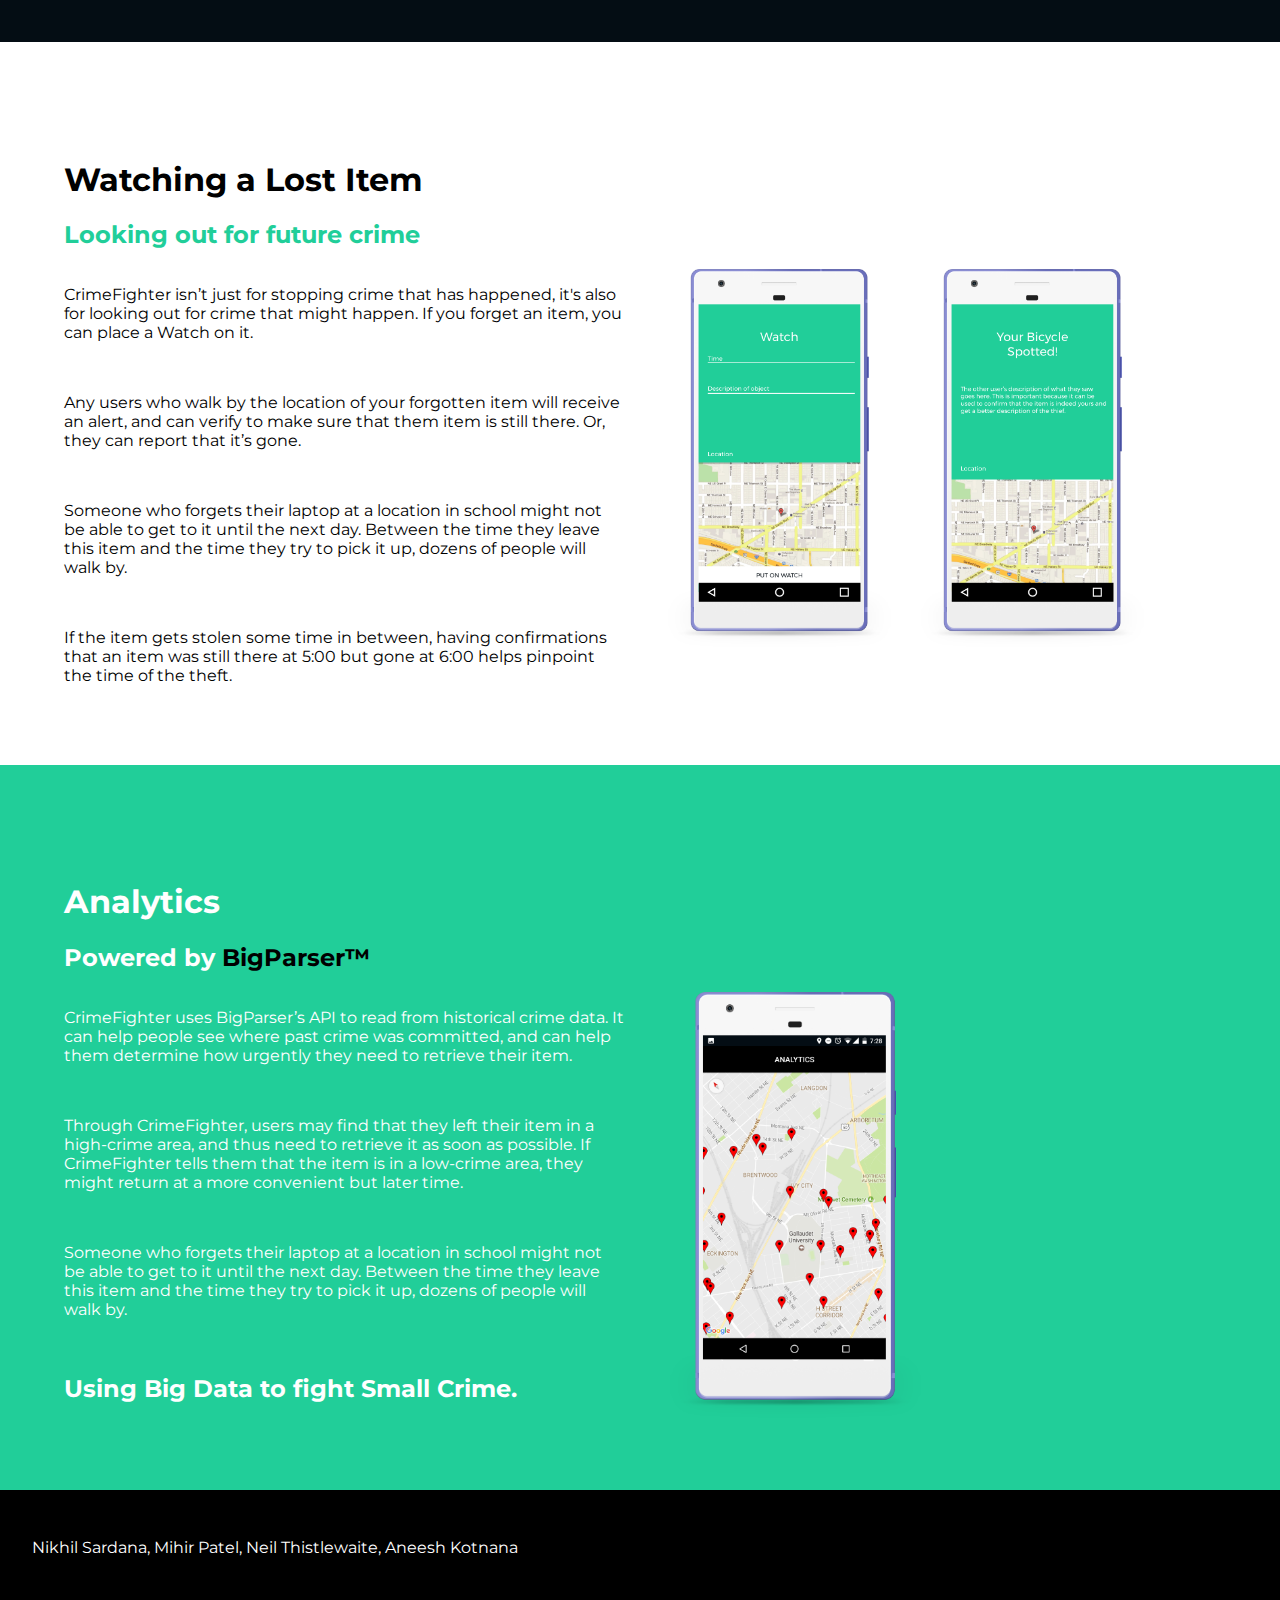
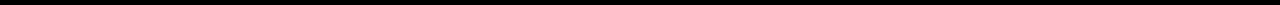
==== commit 5a8b4431: "Update index.html" ====
--- a/CrimeFighter/index.html
+++ b/CrimeFighter/index.html
@@ -92,34 +92,6 @@
                     <img src="img/watched.png" alt="Smiley face" width="44.4%">
                     <img src="img/spottedscreen.png" alt="Smiley face" width="44.4%">
                 </div>
-            </br>
-            </br>
-            </br>
-            </br>
-            </br>        </br>
-            </br>
-        </br>
-        </br>
-        </br>
-        </br>
-        </br>
-        </br>
-        </br>
-    </br>
-    </br>
-    </br>
-        </br>
-        </br>
-        </br>
-            </br>
-            </br>
-            </br>
-            </br>
-            </br>
-            </br>
-        </br>
-        </br>
-        </br>
         </section>
         <section class="wrapper style4">
             <div>
@@ -145,34 +117,6 @@
                 <div class="col-xs-6">
                     <img src="img/analytics.png" alt="Smiley face" width="50%">
                 </div>
-            </br>
-            </br>
-            </br>
-            </br>
-            </br>        </br>
-            </br>
-        </br>
-        </br>
-        </br>
-        </br>
-        </br>
-        </br>
-        </br>
-    </br>
-    </br>
-    </br>
-        </br>
-        </br>
-        </br>
-            </br>
-            </br>
-            </br>
-            </br>
-            </br>
-            </br>
-        </br>
-        </br>
-        </br>
         </section>
         <section class="wrapper footer">
             <div>
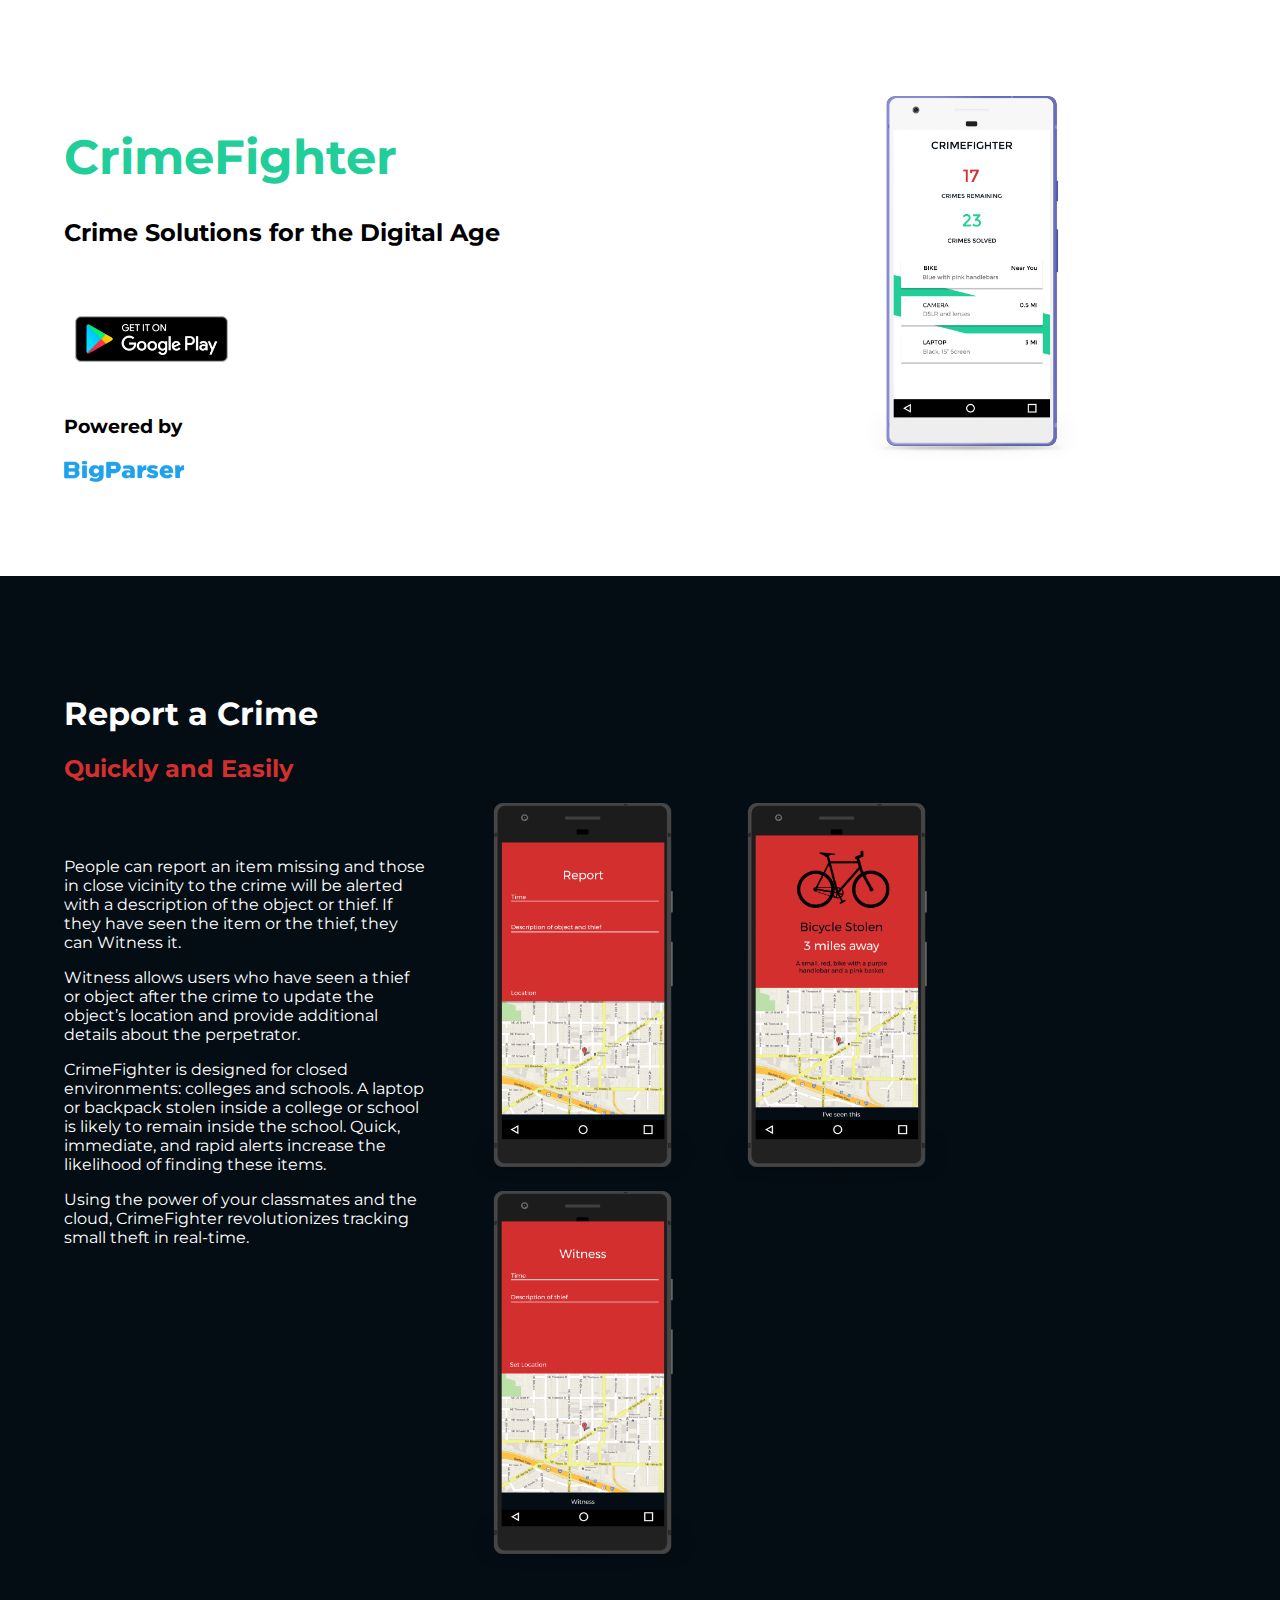
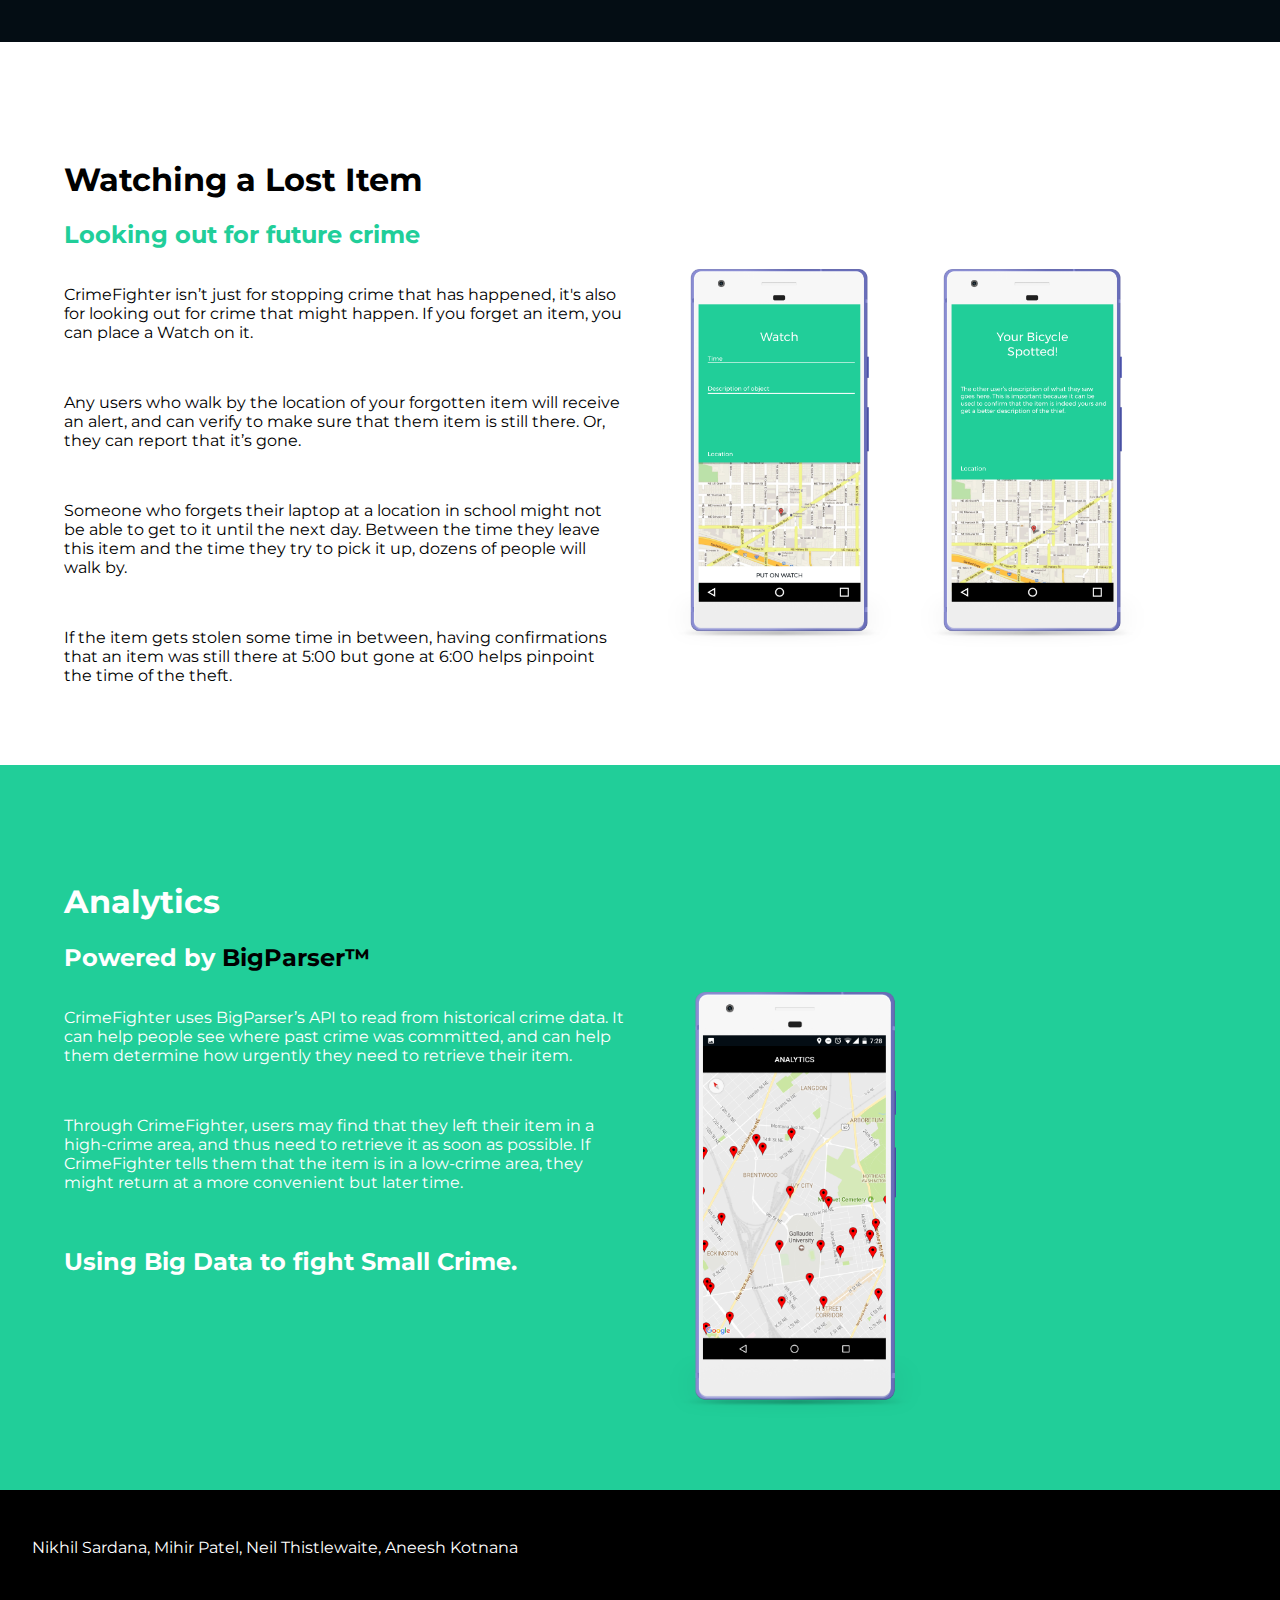
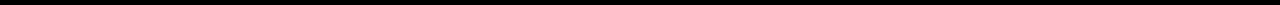
==== commit c27dcb38: "Update index.html" ====
--- a/CrimeFighter/index.html
+++ b/CrimeFighter/index.html
@@ -51,10 +51,10 @@
                         Witness allows users who have seen a thief or object after the crime to update the object’s location and provide additional details about the perpetrator.
                     </p>
                     <p>
-                        Where is this useful, and why would you use this over the police?
-                    </p>
-                    <p>
-                        CrimeFighter is designed for closed environments: colleges and schools. A laptop or backpack stolen inside a college or school is likely to remain inside the school. Quick, immediate, and rapid alerts increase the likelihood of finding these items. Using the power of your classmates and the cloud, CrimeFighter revolutionizes tracking small theft in real-time.
+                        CrimeFighter is designed for closed environments: colleges and schools. A laptop or backpack stolen inside a college or school is likely to remain inside the school. Quick, immediate, and rapid alerts increase the likelihood of finding these items. 
+                    </p>    
+                    <p>    
+                        Using the power of your classmates and the cloud, CrimeFighter revolutionizes tracking small theft in real-time.
                     </p>
                 </div>
                 <div class="col-xs-12 col-md-8">
@@ -107,10 +107,6 @@
                         Through CrimeFighter, users may find that they left their item in a high-crime area, and thus need to retrieve it as soon as possible. If CrimeFighter tells them that the item is in a low-crime area, they might return at a more convenient but later time.
                     </p>
                     </br>
-                    <p>
-                        Someone who forgets their laptop at a location in school might not be able to get to it until the next day. Between the time they leave this item and the time they try to pick it up, dozens of people will walk by.
-                    </p>
-                    </br>
                     <h2 style="text-align:left">Using Big Data to fight Small Crime.</h2>
 
                 </div>
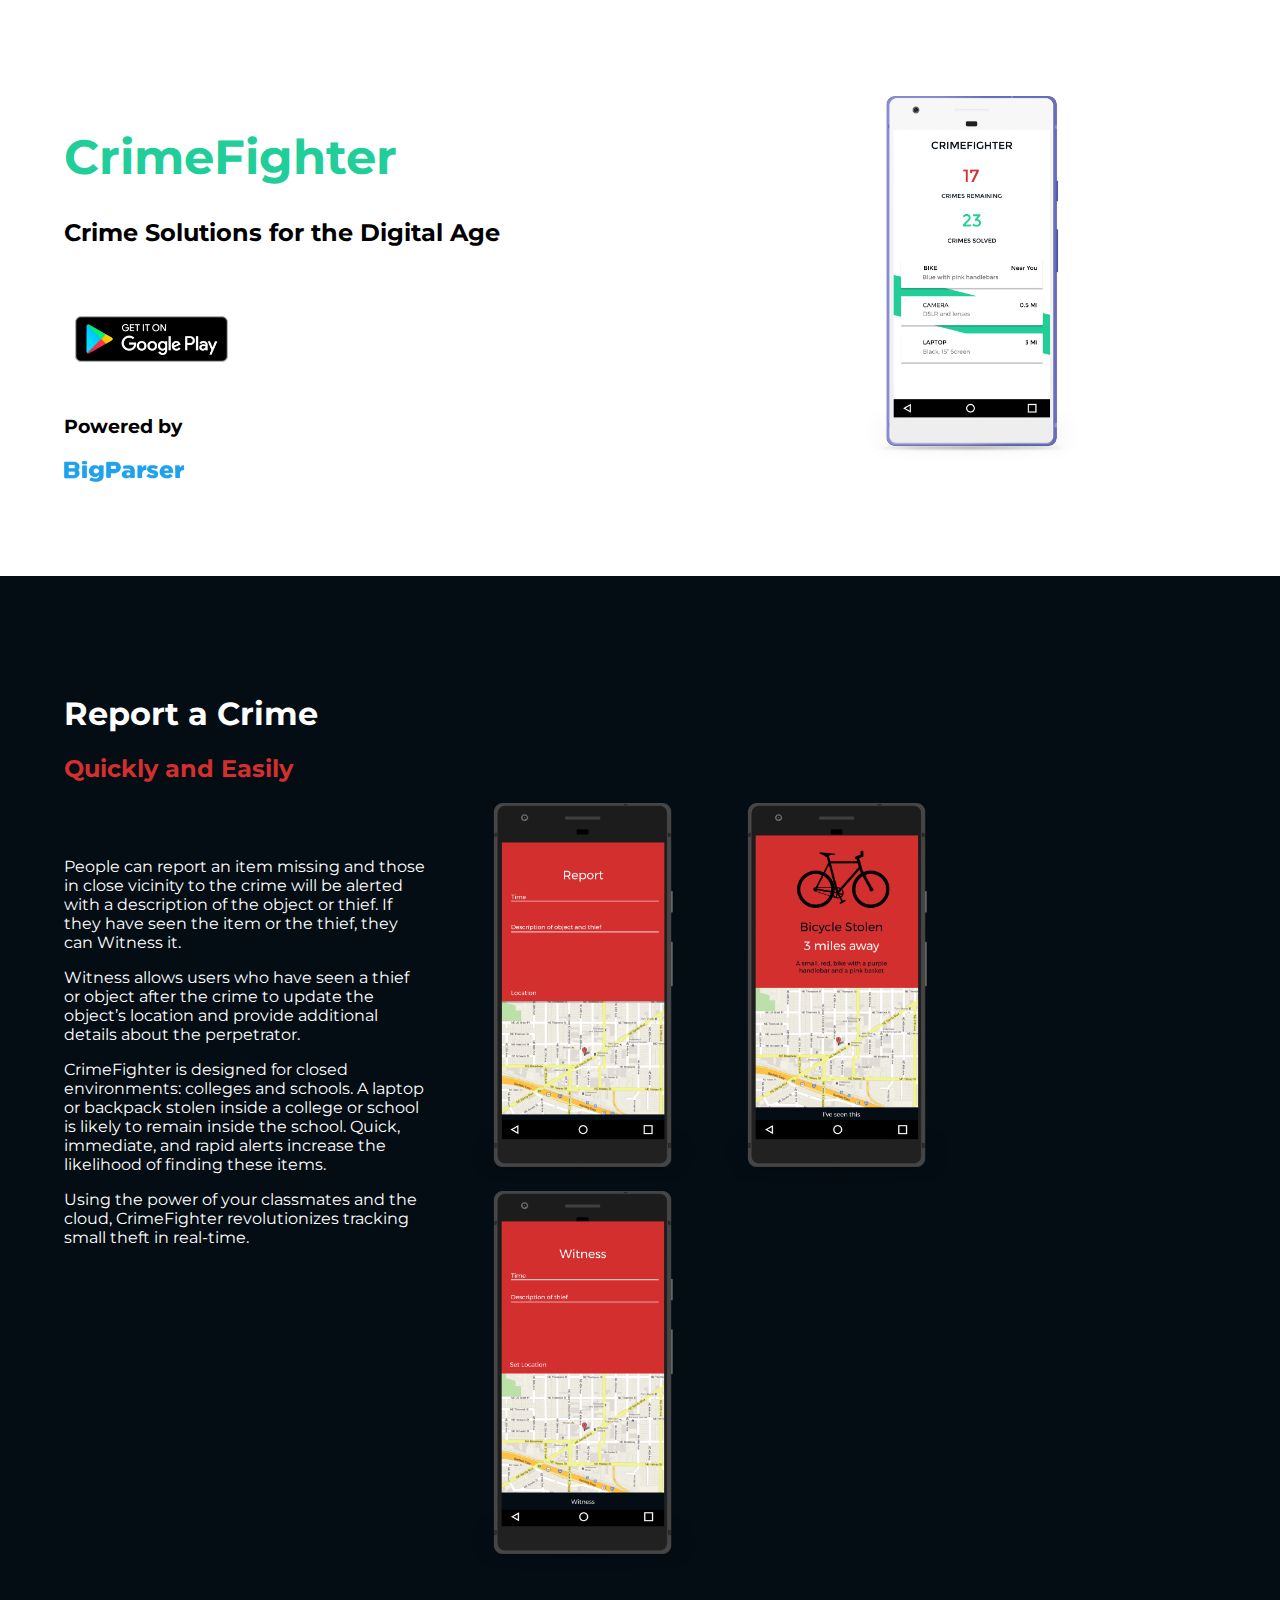
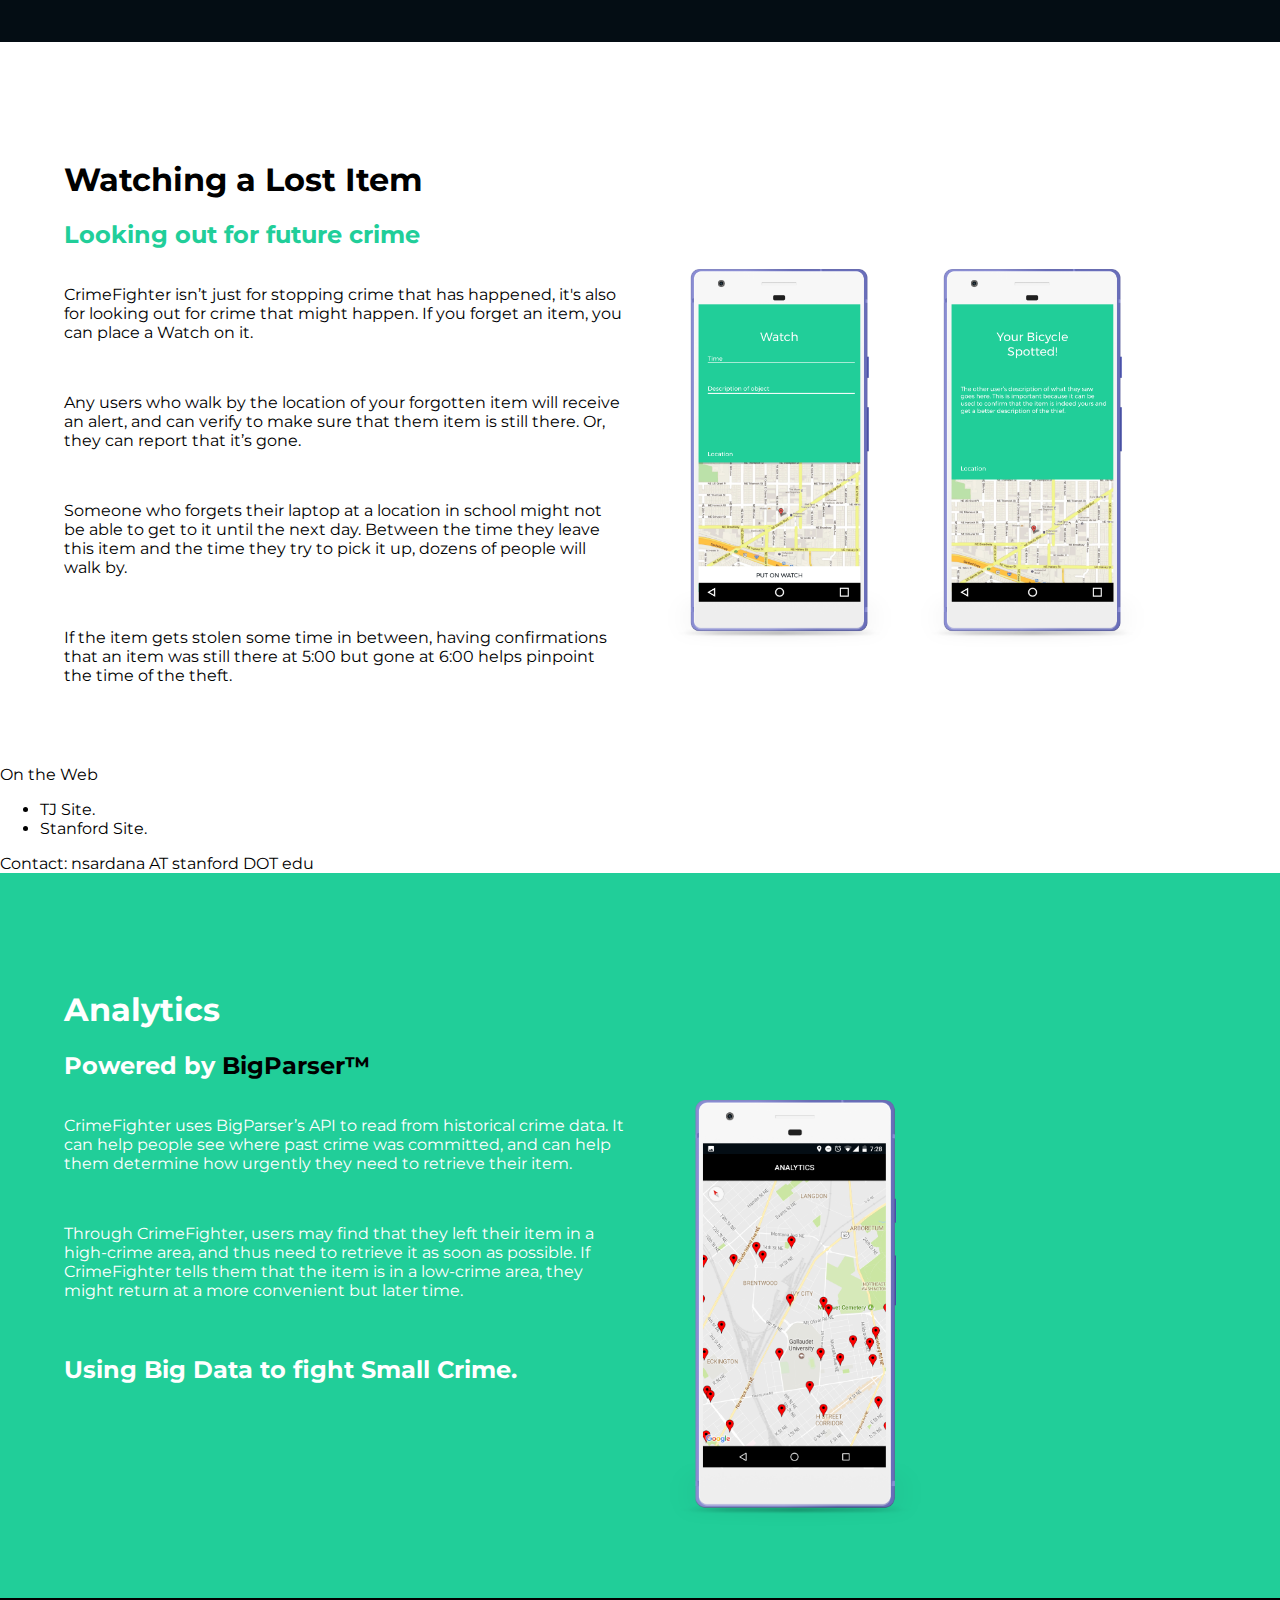
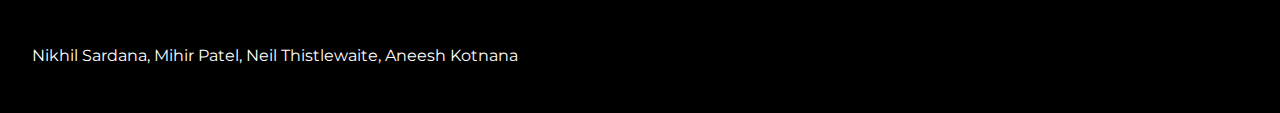
==== commit 965fa3e2: "Update index.html" ====
--- a/CrimeFighter/index.html
+++ b/CrimeFighter/index.html
@@ -23,7 +23,9 @@
                     <h2>Crime Solutions for the Digital Age</h2>
                     <br>
                     </br>
-                    <img src="img/google-play-badge.png" alt="Smiley face" width="175">
+                    <a href="https://play.google.com/store/apps/details?id=com.crimefighter.crimefighter">
+                        <img src="img/google-play-badge.png" alt="Smiley face" width="175">
+                    </a>
                     <br>
                     <br>
                     <h3>Powered by <a href="https://bigparser.com">
@@ -93,6 +95,12 @@
                     <img src="img/spottedscreen.png" alt="Smiley face" width="44.4%">
                 </div>
         </section>
+<li>On the Web</li>
+                <ul>
+                    <li><a href="https://tjhsst.edu/~2018nsardana">TJ Site</a>.</li>
+                    <li><a href="https://web.stanford.edu/~nsardana">Stanford Site</a>.</li>
+                </ul>
+                <li>Contact: nsardana AT stanford DOT edu</li>
         <section class="wrapper style4">
             <div>
                 <h1>Analytics</h1>
--- a/CrimeFighter/css/grid12.css
+++ b/CrimeFighter/css/grid12.css
@@ -1,913 +1,913 @@
-@-ms-viewport {
-  width: device-width;
-}
-.visible-xs,
-.visible-sm,
-.visible-md,
-.visible-lg {
-  display: none !important;
-}
-.visible-xs-block,
-.visible-xs-inline,
-.visible-xs-inline-block,
-.visible-sm-block,
-.visible-sm-inline,
-.visible-sm-inline-block,
-.visible-md-block,
-.visible-md-inline,
-.visible-md-inline-block,
-.visible-lg-block,
-.visible-lg-inline,
-.visible-lg-inline-block {
-  display: none !important;
-}
-@media (max-width: 767px) {
-  .visible-xs {
-    display: block !important;
-  }
-  table.visible-xs {
-    display: table;
-  }
-  tr.visible-xs {
-    display: table-row !important;
-  }
-  th.visible-xs,
-  td.visible-xs {
-    display: table-cell !important;
-  }
-}
-@media (max-width: 767px) {
-  .visible-xs-block {
-    display: block !important;
-  }
-}
-@media (max-width: 767px) {
-  .visible-xs-inline {
-    display: inline !important;
-  }
-}
-@media (max-width: 767px) {
-  .visible-xs-inline-block {
-    display: inline-block !important;
-  }
-}
-@media (min-width: 768px) and (max-width: 991px) {
-  .visible-sm {
-    display: block !important;
-  }
-  table.visible-sm {
-    display: table;
-  }
-  tr.visible-sm {
-    display: table-row !important;
-  }
-  th.visible-sm,
-  td.visible-sm {
-    display: table-cell !important;
-  }
-}
-@media (min-width: 768px) and (max-width: 991px) {
-  .visible-sm-block {
-    display: block !important;
-  }
-}
-@media (min-width: 768px) and (max-width: 991px) {
-  .visible-sm-inline {
-    display: inline !important;
-  }
-}
-@media (min-width: 768px) and (max-width: 991px) {
-  .visible-sm-inline-block {
-    display: inline-block !important;
-  }
-}
-@media (min-width: 992px) and (max-width: 1199px) {
-  .visible-md {
-    display: block !important;
-  }
-  table.visible-md {
-    display: table;
-  }
-  tr.visible-md {
-    display: table-row !important;
-  }
-  th.visible-md,
-  td.visible-md {
-    display: table-cell !important;
-  }
-}
-@media (min-width: 992px) and (max-width: 1199px) {
-  .visible-md-block {
-    display: block !important;
-  }
-}
-@media (min-width: 992px) and (max-width: 1199px) {
-  .visible-md-inline {
-    display: inline !important;
-  }
-}
-@media (min-width: 992px) and (max-width: 1199px) {
-  .visible-md-inline-block {
-    display: inline-block !important;
-  }
-}
-@media (min-width: 1200px) {
-  .visible-lg {
-    display: block !important;
-  }
-  table.visible-lg {
-    display: table;
-  }
-  tr.visible-lg {
-    display: table-row !important;
-  }
-  th.visible-lg,
-  td.visible-lg {
-    display: table-cell !important;
-  }
-}
-@media (min-width: 1200px) {
-  .visible-lg-block {
-    display: block !important;
-  }
-}
-@media (min-width: 1200px) {
-  .visible-lg-inline {
-    display: inline !important;
-  }
-}
-@media (min-width: 1200px) {
-  .visible-lg-inline-block {
-    display: inline-block !important;
-  }
-}
-@media (max-width: 767px) {
-  .hidden-xs {
-    display: none !important;
-  }
-}
-@media (min-width: 768px) and (max-width: 991px) {
-  .hidden-sm {
-    display: none !important;
-  }
-}
-@media (min-width: 992px) and (max-width: 1199px) {
-  .hidden-md {
-    display: none !important;
-  }
-}
-@media (min-width: 1200px) {
-  .hidden-lg {
-    display: none !important;
-  }
-}
-.visible-print {
-  display: none !important;
-}
-@media print {
-  .visible-print {
-    display: block !important;
-  }
-  table.visible-print {
-    display: table;
-  }
-  tr.visible-print {
-    display: table-row !important;
-  }
-  th.visible-print,
-  td.visible-print {
-    display: table-cell !important;
-  }
-}
-.visible-print-block {
-  display: none !important;
-}
-@media print {
-  .visible-print-block {
-    display: block !important;
-  }
-}
-.visible-print-inline {
-  display: none !important;
-}
-@media print {
-  .visible-print-inline {
-    display: inline !important;
-  }
-}
-.visible-print-inline-block {
-  display: none !important;
-}
-@media print {
-  .visible-print-inline-block {
-    display: inline-block !important;
-  }
-}
-@media print {
-  .hidden-print {
-    display: none !important;
-  }
-}
-.container {
-  margin-right: auto;
-  margin-left: auto;
-  padding-left: 15px;
-  padding-right: 15px;
-}
-@media (min-width: 768px) {
-  .container {
-    width: 750px;
-  }
-}
-@media (min-width: 992px) {
-  .container {
-    width: 970px;
-  }
-}
-@media (min-width: 1200px) {
-  .container {
-    width: 1170px;
-  }
-}
-.container-fluid {
-  margin-right: auto;
-  margin-left: auto;
-  padding-left: 15px;
-  padding-right: 15px;
-}
-.row {
-  margin-left: -15px;
-  margin-right: -15px;
-}
-.col, .col-xs-1, .col-sm-1, .col-md-1, .col-lg-1, .col-xs-2, .col-sm-2, .col-md-2, .col-lg-2, .col-xs-3, .col-sm-3, .col-md-3, .col-lg-3, .col-xs-4, .col-sm-4, .col-md-4, .col-lg-4, .col-xs-5, .col-sm-5, .col-md-5, .col-lg-5, .col-xs-6, .col-sm-6, .col-md-6, .col-lg-6, .col-xs-7, .col-sm-7, .col-md-7, .col-lg-7, .col-xs-8, .col-sm-8, .col-md-8, .col-lg-8, .col-xs-9, .col-sm-9, .col-md-9, .col-lg-9, .col-xs-10, .col-sm-10, .col-md-10, .col-lg-10, .col-xs-11, .col-sm-11, .col-md-11, .col-lg-11, .col-xs-12, .col-sm-12, .col-md-12, .col-lg-12 {
-  position: relative;
-  min-height: 1px;
-  padding-left: 15px;
-  padding-right: 15px;
-}
-.col, .col-xs-1, .col-xs-2, .col-xs-3, .col-xs-4, .col-xs-5, .col-xs-6, .col-xs-7, .col-xs-8, .col-xs-9, .col-xs-10, .col-xs-11, .col-xs-12 {
-  float: left;
-}
-.col-xs-12 {
-  width: 100%;
-}
-.col-xs-11 {
-  width: 91.66666667%;
-}
-.col-xs-10 {
-  width: 83.33333333%;
-}
-.col-xs-9 {
-  width: 75%;
-}
-.col-xs-8 {
-  width: 66.66666667%;
-}
-.col-xs-7 {
-  width: 58.33333333%;
-}
-.col-xs-6 {
-  width: 50%;
-}
-.col-xs-5 {
-  width: 41.66666667%;
-}
-.col-xs-4 {
-  width: 33.33333333%;
-}
-.col-xs-3 {
-  width: 25%;
-}
-.col-xs-2 {
-  width: 16.66666667%;
-}
-.col-xs-1 {
-  width: 8.33333333%;
-}
-.col-xs-pull-12 {
-  right: 100%;
-}
-.col-xs-pull-11 {
-  right: 91.66666667%;
-}
-.col-xs-pull-10 {
-  right: 83.33333333%;
-}
-.col-xs-pull-9 {
-  right: 75%;
-}
-.col-xs-pull-8 {
-  right: 66.66666667%;
-}
-.col-xs-pull-7 {
-  right: 58.33333333%;
-}
-.col-xs-pull-6 {
-  right: 50%;
-}
-.col-xs-pull-5 {
-  right: 41.66666667%;
-}
-.col-xs-pull-4 {
-  right: 33.33333333%;
-}
-.col-xs-pull-3 {
-  right: 25%;
-}
-.col-xs-pull-2 {
-  right: 16.66666667%;
-}
-.col-xs-pull-1 {
-  right: 8.33333333%;
-}
-.col-xs-pull-0 {
-  right: auto;
-}
-.col-xs-push-12 {
-  left: 100%;
-}
-.col-xs-push-11 {
-  left: 91.66666667%;
-}
-.col-xs-push-10 {
-  left: 83.33333333%;
-}
-.col-xs-push-9 {
-  left: 75%;
-}
-.col-xs-push-8 {
-  left: 66.66666667%;
-}
-.col-xs-push-7 {
-  left: 58.33333333%;
-}
-.col-xs-push-6 {
-  left: 50%;
-}
-.col-xs-push-5 {
-  left: 41.66666667%;
-}
-.col-xs-push-4 {
-  left: 33.33333333%;
-}
-.col-xs-push-3 {
-  left: 25%;
-}
-.col-xs-push-2 {
-  left: 16.66666667%;
-}
-.col-xs-push-1 {
-  left: 8.33333333%;
-}
-.col-xs-push-0 {
-  left: auto;
-}
-.col-xs-offset-12 {
-  margin-left: 100%;
-}
-.col-xs-offset-11 {
-  margin-left: 91.66666667%;
-}
-.col-xs-offset-10 {
-  margin-left: 83.33333333%;
-}
-.col-xs-offset-9 {
-  margin-left: 75%;
-}
-.col-xs-offset-8 {
-  margin-left: 66.66666667%;
-}
-.col-xs-offset-7 {
-  margin-left: 58.33333333%;
-}
-.col-xs-offset-6 {
-  margin-left: 50%;
-}
-.col-xs-offset-5 {
-  margin-left: 41.66666667%;
-}
-.col-xs-offset-4 {
-  margin-left: 33.33333333%;
-}
-.col-xs-offset-3 {
-  margin-left: 25%;
-}
-.col-xs-offset-2 {
-  margin-left: 16.66666667%;
-}
-.col-xs-offset-1 {
-  margin-left: 8.33333333%;
-}
-.col-xs-offset-0 {
-  margin-left: 0%;
-}
-@media (min-width: 768px) {
-  .col, .col-sm-1, .col-sm-2, .col-sm-3, .col-sm-4, .col-sm-5, .col-sm-6, .col-sm-7, .col-sm-8, .col-sm-9, .col-sm-10, .col-sm-11, .col-sm-12 {
-    float: left;
-  }
-  .col-sm-12 {
-    width: 100%;
-  }
-  .col-sm-11 {
-    width: 91.66666667%;
-  }
-  .col-sm-10 {
-    width: 83.33333333%;
-  }
-  .col-sm-9 {
-    width: 75%;
-  }
-  .col-sm-8 {
-    width: 66.66666667%;
-  }
-  .col-sm-7 {
-    width: 58.33333333%;
-  }
-  .col-sm-6 {
-    width: 50%;
-  }
-  .col-sm-5 {
-    width: 41.66666667%;
-  }
-  .col-sm-4 {
-    width: 33.33333333%;
-  }
-  .col-sm-3 {
-    width: 25%;
-  }
-  .col-sm-2 {
-    width: 16.66666667%;
-  }
-  .col-sm-1 {
-    width: 8.33333333%;
-  }
-  .col-sm-pull-12 {
-    right: 100%;
-  }
-  .col-sm-pull-11 {
-    right: 91.66666667%;
-  }
-  .col-sm-pull-10 {
-    right: 83.33333333%;
-  }
-  .col-sm-pull-9 {
-    right: 75%;
-  }
-  .col-sm-pull-8 {
-    right: 66.66666667%;
-  }
-  .col-sm-pull-7 {
-    right: 58.33333333%;
-  }
-  .col-sm-pull-6 {
-    right: 50%;
-  }
-  .col-sm-pull-5 {
-    right: 41.66666667%;
-  }
-  .col-sm-pull-4 {
-    right: 33.33333333%;
-  }
-  .col-sm-pull-3 {
-    right: 25%;
-  }
-  .col-sm-pull-2 {
-    right: 16.66666667%;
-  }
-  .col-sm-pull-1 {
-    right: 8.33333333%;
-  }
-  .col-sm-pull-0 {
-    right: auto;
-  }
-  .col-sm-push-12 {
-    left: 100%;
-  }
-  .col-sm-push-11 {
-    left: 91.66666667%;
-  }
-  .col-sm-push-10 {
-    left: 83.33333333%;
-  }
-  .col-sm-push-9 {
-    left: 75%;
-  }
-  .col-sm-push-8 {
-    left: 66.66666667%;
-  }
-  .col-sm-push-7 {
-    left: 58.33333333%;
-  }
-  .col-sm-push-6 {
-    left: 50%;
-  }
-  .col-sm-push-5 {
-    left: 41.66666667%;
-  }
-  .col-sm-push-4 {
-    left: 33.33333333%;
-  }
-  .col-sm-push-3 {
-    left: 25%;
-  }
-  .col-sm-push-2 {
-    left: 16.66666667%;
-  }
-  .col-sm-push-1 {
-    left: 8.33333333%;
-  }
-  .col-sm-push-0 {
-    left: auto;
-  }
-  .col-sm-offset-12 {
-    margin-left: 100%;
-  }
-  .col-sm-offset-11 {
-    margin-left: 91.66666667%;
-  }
-  .col-sm-offset-10 {
-    margin-left: 83.33333333%;
-  }
-  .col-sm-offset-9 {
-    margin-left: 75%;
-  }
-  .col-sm-offset-8 {
-    margin-left: 66.66666667%;
-  }
-  .col-sm-offset-7 {
-    margin-left: 58.33333333%;
-  }
-  .col-sm-offset-6 {
-    margin-left: 50%;
-  }
-  .col-sm-offset-5 {
-    margin-left: 41.66666667%;
-  }
-  .col-sm-offset-4 {
-    margin-left: 33.33333333%;
-  }
-  .col-sm-offset-3 {
-    margin-left: 25%;
-  }
-  .col-sm-offset-2 {
-    margin-left: 16.66666667%;
-  }
-  .col-sm-offset-1 {
-    margin-left: 8.33333333%;
-  }
-  .col-sm-offset-0 {
-    margin-left: 0%;
-  }
-}
-@media (min-width: 992px) {
-  .col, .col-md-1, .col-md-2, .col-md-3, .col-md-4, .col-md-5, .col-md-6, .col-md-7, .col-md-8, .col-md-9, .col-md-10, .col-md-11, .col-md-12 {
-    float: left;
-  }
-  .col-md-12 {
-    width: 100%;
-  }
-  .col-md-11 {
-    width: 91.66666667%;
-  }
-  .col-md-10 {
-    width: 83.33333333%;
-  }
-  .col-md-9 {
-    width: 75%;
-  }
-  .col-md-8 {
-    width: 66.66666667%;
-  }
-  .col-md-7 {
-    width: 58.33333333%;
-  }
-  .col-md-6 {
-    width: 50%;
-  }
-  .col-md-5 {
-    width: 41.66666667%;
-  }
-  .col-md-4 {
-    width: 33.33333333%;
-  }
-  .col-md-3 {
-    width: 25%;
-  }
-  .col-md-2 {
-    width: 16.66666667%;
-  }
-  .col-md-1 {
-    width: 8.33333333%;
-  }
-  .col-md-pull-12 {
-    right: 100%;
-  }
-  .col-md-pull-11 {
-    right: 91.66666667%;
-  }
-  .col-md-pull-10 {
-    right: 83.33333333%;
-  }
-  .col-md-pull-9 {
-    right: 75%;
-  }
-  .col-md-pull-8 {
-    right: 66.66666667%;
-  }
-  .col-md-pull-7 {
-    right: 58.33333333%;
-  }
-  .col-md-pull-6 {
-    right: 50%;
-  }
-  .col-md-pull-5 {
-    right: 41.66666667%;
-  }
-  .col-md-pull-4 {
-    right: 33.33333333%;
-  }
-  .col-md-pull-3 {
-    right: 25%;
-  }
-  .col-md-pull-2 {
-    right: 16.66666667%;
-  }
-  .col-md-pull-1 {
-    right: 8.33333333%;
-  }
-  .col-md-pull-0 {
-    right: auto;
-  }
-  .col-md-push-12 {
-    left: 100%;
-  }
-  .col-md-push-11 {
-    left: 91.66666667%;
-  }
-  .col-md-push-10 {
-    left: 83.33333333%;
-  }
-  .col-md-push-9 {
-    left: 75%;
-  }
-  .col-md-push-8 {
-    left: 66.66666667%;
-  }
-  .col-md-push-7 {
-    left: 58.33333333%;
-  }
-  .col-md-push-6 {
-    left: 50%;
-  }
-  .col-md-push-5 {
-    left: 41.66666667%;
-  }
-  .col-md-push-4 {
-    left: 33.33333333%;
-  }
-  .col-md-push-3 {
-    left: 25%;
-  }
-  .col-md-push-2 {
-    left: 16.66666667%;
-  }
-  .col-md-push-1 {
-    left: 8.33333333%;
-  }
-  .col-md-push-0 {
-    left: auto;
-  }
-  .col-md-offset-12 {
-    margin-left: 100%;
-  }
-  .col-md-offset-11 {
-    margin-left: 91.66666667%;
-  }
-  .col-md-offset-10 {
-    margin-left: 83.33333333%;
-  }
-  .col-md-offset-9 {
-    margin-left: 75%;
-  }
-  .col-md-offset-8 {
-    margin-left: 66.66666667%;
-  }
-  .col-md-offset-7 {
-    margin-left: 58.33333333%;
-  }
-  .col-md-offset-6 {
-    margin-left: 50%;
-  }
-  .col-md-offset-5 {
-    margin-left: 41.66666667%;
-  }
-  .col-md-offset-4 {
-    margin-left: 33.33333333%;
-  }
-  .col-md-offset-3 {
-    margin-left: 25%;
-  }
-  .col-md-offset-2 {
-    margin-left: 16.66666667%;
-  }
-  .col-md-offset-1 {
-    margin-left: 8.33333333%;
-  }
-  .col-md-offset-0 {
-    margin-left: 0%;
-  }
-}
-@media (min-width: 1200px) {
-  .col, .col-lg-1, .col-lg-2, .col-lg-3, .col-lg-4, .col-lg-5, .col-lg-6, .col-lg-7, .col-lg-8, .col-lg-9, .col-lg-10, .col-lg-11, .col-lg-12 {
-    float: left;
-  }
-  .col-lg-12 {
-    width: 100%;
-  }
-  .col-lg-11 {
-    width: 91.66666667%;
-  }
-  .col-lg-10 {
-    width: 83.33333333%;
-  }
-  .col-lg-9 {
-    width: 75%;
-  }
-  .col-lg-8 {
-    width: 66.66666667%;
-  }
-  .col-lg-7 {
-    width: 58.33333333%;
-  }
-  .col-lg-6 {
-    width: 50%;
-  }
-  .col-lg-5 {
-    width: 41.66666667%;
-  }
-  .col-lg-4 {
-    width: 33.33333333%;
-  }
-  .col-lg-3 {
-    width: 25%;
-  }
-  .col-lg-2 {
-    width: 16.66666667%;
-  }
-  .col-lg-1 {
-    width: 8.33333333%;
-  }
-  .col-lg-pull-12 {
-    right: 100%;
-  }
-  .col-lg-pull-11 {
-    right: 91.66666667%;
-  }
-  .col-lg-pull-10 {
-    right: 83.33333333%;
-  }
-  .col-lg-pull-9 {
-    right: 75%;
-  }
-  .col-lg-pull-8 {
-    right: 66.66666667%;
-  }
-  .col-lg-pull-7 {
-    right: 58.33333333%;
-  }
-  .col-lg-pull-6 {
-    right: 50%;
-  }
-  .col-lg-pull-5 {
-    right: 41.66666667%;
-  }
-  .col-lg-pull-4 {
-    right: 33.33333333%;
-  }
-  .col-lg-pull-3 {
-    right: 25%;
-  }
-  .col-lg-pull-2 {
-    right: 16.66666667%;
-  }
-  .col-lg-pull-1 {
-    right: 8.33333333%;
-  }
-  .col-lg-pull-0 {
-    right: auto;
-  }
-  .col-lg-push-12 {
-    left: 100%;
-  }
-  .col-lg-push-11 {
-    left: 91.66666667%;
-  }
-  .col-lg-push-10 {
-    left: 83.33333333%;
-  }
-  .col-lg-push-9 {
-    left: 75%;
-  }
-  .col-lg-push-8 {
-    left: 66.66666667%;
-  }
-  .col-lg-push-7 {
-    left: 58.33333333%;
-  }
-  .col-lg-push-6 {
-    left: 50%;
-  }
-  .col-lg-push-5 {
-    left: 41.66666667%;
-  }
-  .col-lg-push-4 {
-    left: 33.33333333%;
-  }
-  .col-lg-push-3 {
-    left: 25%;
-  }
-  .col-lg-push-2 {
-    left: 16.66666667%;
-  }
-  .col-lg-push-1 {
-    left: 8.33333333%;
-  }
-  .col-lg-push-0 {
-    left: auto;
-  }
-  .col-lg-offset-12 {
-    margin-left: 100%;
-  }
-  .col-lg-offset-11 {
-    margin-left: 91.66666667%;
-  }
-  .col-lg-offset-10 {
-    margin-left: 83.33333333%;
-  }
-  .col-lg-offset-9 {
-    margin-left: 75%;
-  }
-  .col-lg-offset-8 {
-    margin-left: 66.66666667%;
-  }
-  .col-lg-offset-7 {
-    margin-left: 58.33333333%;
-  }
-  .col-lg-offset-6 {
-    margin-left: 50%;
-  }
-  .col-lg-offset-5 {
-    margin-left: 41.66666667%;
-  }
-  .col-lg-offset-4 {
-    margin-left: 33.33333333%;
-  }
-  .col-lg-offset-3 {
-    margin-left: 25%;
-  }
-  .col-lg-offset-2 {
-    margin-left: 16.66666667%;
-  }
-  .col-lg-offset-1 {
-    margin-left: 8.33333333%;
-  }
-  .col-lg-offset-0 {
-    margin-left: 0%;
-  }
-}
-.clearfix,
-.clearfix:before,
-.clearfix:after,
-.container:before,
-.container:after,
-.container-fluid:before,
-.container-fluid:after,
-.row:before,
-.row:after {
-  content: " ";
-  display: table;
-}
-.clearfix:after,
-.container:after,
-.container-fluid:after,
-.row:after {
-  clear: both;
-}
-.center-block {
-  display: block;
-  margin-left: auto;
-  margin-right: auto;
-}
-.pull-right {
-  float: right !important;
-}
-.pull-left {
-  float: left !important;
-}
-*,
-*:before,
-*:after {
-  -webkit-box-sizing: border-box;
-  -moz-box-sizing: border-box;
-  box-sizing: border-box;
-}
+@-ms-viewport {
+  width: device-width;
+}
+.visible-xs,
+.visible-sm,
+.visible-md,
+.visible-lg {
+  display: none !important;
+}
+.visible-xs-block,
+.visible-xs-inline,
+.visible-xs-inline-block,
+.visible-sm-block,
+.visible-sm-inline,
+.visible-sm-inline-block,
+.visible-md-block,
+.visible-md-inline,
+.visible-md-inline-block,
+.visible-lg-block,
+.visible-lg-inline,
+.visible-lg-inline-block {
+  display: none !important;
+}
+@media (max-width: 767px) {
+  .visible-xs {
+    display: block !important;
+  }
+  table.visible-xs {
+    display: table;
+  }
+  tr.visible-xs {
+    display: table-row !important;
+  }
+  th.visible-xs,
+  td.visible-xs {
+    display: table-cell !important;
+  }
+}
+@media (max-width: 767px) {
+  .visible-xs-block {
+    display: block !important;
+  }
+}
+@media (max-width: 767px) {
+  .visible-xs-inline {
+    display: inline !important;
+  }
+}
+@media (max-width: 767px) {
+  .visible-xs-inline-block {
+    display: inline-block !important;
+  }
+}
+@media (min-width: 768px) and (max-width: 991px) {
+  .visible-sm {
+    display: block !important;
+  }
+  table.visible-sm {
+    display: table;
+  }
+  tr.visible-sm {
+    display: table-row !important;
+  }
+  th.visible-sm,
+  td.visible-sm {
+    display: table-cell !important;
+  }
+}
+@media (min-width: 768px) and (max-width: 991px) {
+  .visible-sm-block {
+    display: block !important;
+  }
+}
+@media (min-width: 768px) and (max-width: 991px) {
+  .visible-sm-inline {
+    display: inline !important;
+  }
+}
+@media (min-width: 768px) and (max-width: 991px) {
+  .visible-sm-inline-block {
+    display: inline-block !important;
+  }
+}
+@media (min-width: 992px) and (max-width: 1199px) {
+  .visible-md {
+    display: block !important;
+  }
+  table.visible-md {
+    display: table;
+  }
+  tr.visible-md {
+    display: table-row !important;
+  }
+  th.visible-md,
+  td.visible-md {
+    display: table-cell !important;
+  }
+}
+@media (min-width: 992px) and (max-width: 1199px) {
+  .visible-md-block {
+    display: block !important;
+  }
+}
+@media (min-width: 992px) and (max-width: 1199px) {
+  .visible-md-inline {
+    display: inline !important;
+  }
+}
+@media (min-width: 992px) and (max-width: 1199px) {
+  .visible-md-inline-block {
+    display: inline-block !important;
+  }
+}
+@media (min-width: 1200px) {
+  .visible-lg {
+    display: block !important;
+  }
+  table.visible-lg {
+    display: table;
+  }
+  tr.visible-lg {
+    display: table-row !important;
+  }
+  th.visible-lg,
+  td.visible-lg {
+    display: table-cell !important;
+  }
+}
+@media (min-width: 1200px) {
+  .visible-lg-block {
+    display: block !important;
+  }
+}
+@media (min-width: 1200px) {
+  .visible-lg-inline {
+    display: inline !important;
+  }
+}
+@media (min-width: 1200px) {
+  .visible-lg-inline-block {
+    display: inline-block !important;
+  }
+}
+@media (max-width: 767px) {
+  .hidden-xs {
+    display: none !important;
+  }
+}
+@media (min-width: 768px) and (max-width: 991px) {
+  .hidden-sm {
+    display: none !important;
+  }
+}
+@media (min-width: 992px) and (max-width: 1199px) {
+  .hidden-md {
+    display: none !important;
+  }
+}
+@media (min-width: 1200px) {
+  .hidden-lg {
+    display: none !important;
+  }
+}
+.visible-print {
+  display: none !important;
+}
+@media print {
+  .visible-print {
+    display: block !important;
+  }
+  table.visible-print {
+    display: table;
+  }
+  tr.visible-print {
+    display: table-row !important;
+  }
+  th.visible-print,
+  td.visible-print {
+    display: table-cell !important;
+  }
+}
+.visible-print-block {
+  display: none !important;
+}
+@media print {
+  .visible-print-block {
+    display: block !important;
+  }
+}
+.visible-print-inline {
+  display: none !important;
+}
+@media print {
+  .visible-print-inline {
+    display: inline !important;
+  }
+}
+.visible-print-inline-block {
+  display: none !important;
+}
+@media print {
+  .visible-print-inline-block {
+    display: inline-block !important;
+  }
+}
+@media print {
+  .hidden-print {
+    display: none !important;
+  }
+}
+.container {
+  margin-right: auto;
+  margin-left: auto;
+  padding-left: 15px;
+  padding-right: 15px;
+}
+@media (min-width: 768px) {
+  .container {
+    width: 750px;
+  }
+}
+@media (min-width: 992px) {
+  .container {
+    width: 970px;
+  }
+}
+@media (min-width: 1200px) {
+  .container {
+    width: 1170px;
+  }
+}
+.container-fluid {
+  margin-right: auto;
+  margin-left: auto;
+  padding-left: 15px;
+  padding-right: 15px;
+}
+.row {
+  margin-left: -15px;
+  margin-right: -15px;
+}
+.col, .col-xs-1, .col-sm-1, .col-md-1, .col-lg-1, .col-xs-2, .col-sm-2, .col-md-2, .col-lg-2, .col-xs-3, .col-sm-3, .col-md-3, .col-lg-3, .col-xs-4, .col-sm-4, .col-md-4, .col-lg-4, .col-xs-5, .col-sm-5, .col-md-5, .col-lg-5, .col-xs-6, .col-sm-6, .col-md-6, .col-lg-6, .col-xs-7, .col-sm-7, .col-md-7, .col-lg-7, .col-xs-8, .col-sm-8, .col-md-8, .col-lg-8, .col-xs-9, .col-sm-9, .col-md-9, .col-lg-9, .col-xs-10, .col-sm-10, .col-md-10, .col-lg-10, .col-xs-11, .col-sm-11, .col-md-11, .col-lg-11, .col-xs-12, .col-sm-12, .col-md-12, .col-lg-12 {
+  position: relative;
+  min-height: 1px;
+  padding-left: 15px;
+  padding-right: 15px;
+}
+.col, .col-xs-1, .col-xs-2, .col-xs-3, .col-xs-4, .col-xs-5, .col-xs-6, .col-xs-7, .col-xs-8, .col-xs-9, .col-xs-10, .col-xs-11, .col-xs-12 {
+  float: left;
+}
+.col-xs-12 {
+  width: 100%;
+}
+.col-xs-11 {
+  width: 91.66666667%;
+}
+.col-xs-10 {
+  width: 83.33333333%;
+}
+.col-xs-9 {
+  width: 75%;
+}
+.col-xs-8 {
+  width: 66.66666667%;
+}
+.col-xs-7 {
+  width: 58.33333333%;
+}
+.col-xs-6 {
+  width: 50%;
+}
+.col-xs-5 {
+  width: 41.66666667%;
+}
+.col-xs-4 {
+  width: 33.33333333%;
+}
+.col-xs-3 {
+  width: 25%;
+}
+.col-xs-2 {
+  width: 16.66666667%;
+}
+.col-xs-1 {
+  width: 8.33333333%;
+}
+.col-xs-pull-12 {
+  right: 100%;
+}
+.col-xs-pull-11 {
+  right: 91.66666667%;
+}
+.col-xs-pull-10 {
+  right: 83.33333333%;
+}
+.col-xs-pull-9 {
+  right: 75%;
+}
+.col-xs-pull-8 {
+  right: 66.66666667%;
+}
+.col-xs-pull-7 {
+  right: 58.33333333%;
+}
+.col-xs-pull-6 {
+  right: 50%;
+}
+.col-xs-pull-5 {
+  right: 41.66666667%;
+}
+.col-xs-pull-4 {
+  right: 33.33333333%;
+}
+.col-xs-pull-3 {
+  right: 25%;
+}
+.col-xs-pull-2 {
+  right: 16.66666667%;
+}
+.col-xs-pull-1 {
+  right: 8.33333333%;
+}
+.col-xs-pull-0 {
+  right: auto;
+}
+.col-xs-push-12 {
+  left: 100%;
+}
+.col-xs-push-11 {
+  left: 91.66666667%;
+}
+.col-xs-push-10 {
+  left: 83.33333333%;
+}
+.col-xs-push-9 {
+  left: 75%;
+}
+.col-xs-push-8 {
+  left: 66.66666667%;
+}
+.col-xs-push-7 {
+  left: 58.33333333%;
+}
+.col-xs-push-6 {
+  left: 50%;
+}
+.col-xs-push-5 {
+  left: 41.66666667%;
+}
+.col-xs-push-4 {
+  left: 33.33333333%;
+}
+.col-xs-push-3 {
+  left: 25%;
+}
+.col-xs-push-2 {
+  left: 16.66666667%;
+}
+.col-xs-push-1 {
+  left: 8.33333333%;
+}
+.col-xs-push-0 {
+  left: auto;
+}
+.col-xs-offset-12 {
+  margin-left: 100%;
+}
+.col-xs-offset-11 {
+  margin-left: 91.66666667%;
+}
+.col-xs-offset-10 {
+  margin-left: 83.33333333%;
+}
+.col-xs-offset-9 {
+  margin-left: 75%;
+}
+.col-xs-offset-8 {
+  margin-left: 66.66666667%;
+}
+.col-xs-offset-7 {
+  margin-left: 58.33333333%;
+}
+.col-xs-offset-6 {
+  margin-left: 50%;
+}
+.col-xs-offset-5 {
+  margin-left: 41.66666667%;
+}
+.col-xs-offset-4 {
+  margin-left: 33.33333333%;
+}
+.col-xs-offset-3 {
+  margin-left: 25%;
+}
+.col-xs-offset-2 {
+  margin-left: 16.66666667%;
+}
+.col-xs-offset-1 {
+  margin-left: 8.33333333%;
+}
+.col-xs-offset-0 {
+  margin-left: 0%;
+}
+@media (min-width: 768px) {
+  .col, .col-sm-1, .col-sm-2, .col-sm-3, .col-sm-4, .col-sm-5, .col-sm-6, .col-sm-7, .col-sm-8, .col-sm-9, .col-sm-10, .col-sm-11, .col-sm-12 {
+    float: left;
+  }
+  .col-sm-12 {
+    width: 100%;
+  }
+  .col-sm-11 {
+    width: 91.66666667%;
+  }
+  .col-sm-10 {
+    width: 83.33333333%;
+  }
+  .col-sm-9 {
+    width: 75%;
+  }
+  .col-sm-8 {
+    width: 66.66666667%;
+  }
+  .col-sm-7 {
+    width: 58.33333333%;
+  }
+  .col-sm-6 {
+    width: 50%;
+  }
+  .col-sm-5 {
+    width: 41.66666667%;
+  }
+  .col-sm-4 {
+    width: 33.33333333%;
+  }
+  .col-sm-3 {
+    width: 25%;
+  }
+  .col-sm-2 {
+    width: 16.66666667%;
+  }
+  .col-sm-1 {
+    width: 8.33333333%;
+  }
+  .col-sm-pull-12 {
+    right: 100%;
+  }
+  .col-sm-pull-11 {
+    right: 91.66666667%;
+  }
+  .col-sm-pull-10 {
+    right: 83.33333333%;
+  }
+  .col-sm-pull-9 {
+    right: 75%;
+  }
+  .col-sm-pull-8 {
+    right: 66.66666667%;
+  }
+  .col-sm-pull-7 {
+    right: 58.33333333%;
+  }
+  .col-sm-pull-6 {
+    right: 50%;
+  }
+  .col-sm-pull-5 {
+    right: 41.66666667%;
+  }
+  .col-sm-pull-4 {
+    right: 33.33333333%;
+  }
+  .col-sm-pull-3 {
+    right: 25%;
+  }
+  .col-sm-pull-2 {
+    right: 16.66666667%;
+  }
+  .col-sm-pull-1 {
+    right: 8.33333333%;
+  }
+  .col-sm-pull-0 {
+    right: auto;
+  }
+  .col-sm-push-12 {
+    left: 100%;
+  }
+  .col-sm-push-11 {
+    left: 91.66666667%;
+  }
+  .col-sm-push-10 {
+    left: 83.33333333%;
+  }
+  .col-sm-push-9 {
+    left: 75%;
+  }
+  .col-sm-push-8 {
+    left: 66.66666667%;
+  }
+  .col-sm-push-7 {
+    left: 58.33333333%;
+  }
+  .col-sm-push-6 {
+    left: 50%;
+  }
+  .col-sm-push-5 {
+    left: 41.66666667%;
+  }
+  .col-sm-push-4 {
+    left: 33.33333333%;
+  }
+  .col-sm-push-3 {
+    left: 25%;
+  }
+  .col-sm-push-2 {
+    left: 16.66666667%;
+  }
+  .col-sm-push-1 {
+    left: 8.33333333%;
+  }
+  .col-sm-push-0 {
+    left: auto;
+  }
+  .col-sm-offset-12 {
+    margin-left: 100%;
+  }
+  .col-sm-offset-11 {
+    margin-left: 91.66666667%;
+  }
+  .col-sm-offset-10 {
+    margin-left: 83.33333333%;
+  }
+  .col-sm-offset-9 {
+    margin-left: 75%;
+  }
+  .col-sm-offset-8 {
+    margin-left: 66.66666667%;
+  }
+  .col-sm-offset-7 {
+    margin-left: 58.33333333%;
+  }
+  .col-sm-offset-6 {
+    margin-left: 50%;
+  }
+  .col-sm-offset-5 {
+    margin-left: 41.66666667%;
+  }
+  .col-sm-offset-4 {
+    margin-left: 33.33333333%;
+  }
+  .col-sm-offset-3 {
+    margin-left: 25%;
+  }
+  .col-sm-offset-2 {
+    margin-left: 16.66666667%;
+  }
+  .col-sm-offset-1 {
+    margin-left: 8.33333333%;
+  }
+  .col-sm-offset-0 {
+    margin-left: 0%;
+  }
+}
+@media (min-width: 992px) {
+  .col, .col-md-1, .col-md-2, .col-md-3, .col-md-4, .col-md-5, .col-md-6, .col-md-7, .col-md-8, .col-md-9, .col-md-10, .col-md-11, .col-md-12 {
+    float: left;
+  }
+  .col-md-12 {
+    width: 100%;
+  }
+  .col-md-11 {
+    width: 91.66666667%;
+  }
+  .col-md-10 {
+    width: 83.33333333%;
+  }
+  .col-md-9 {
+    width: 75%;
+  }
+  .col-md-8 {
+    width: 66.66666667%;
+  }
+  .col-md-7 {
+    width: 58.33333333%;
+  }
+  .col-md-6 {
+    width: 50%;
+  }
+  .col-md-5 {
+    width: 41.66666667%;
+  }
+  .col-md-4 {
+    width: 33.33333333%;
+  }
+  .col-md-3 {
+    width: 25%;
+  }
+  .col-md-2 {
+    width: 16.66666667%;
+  }
+  .col-md-1 {
+    width: 8.33333333%;
+  }
+  .col-md-pull-12 {
+    right: 100%;
+  }
+  .col-md-pull-11 {
+    right: 91.66666667%;
+  }
+  .col-md-pull-10 {
+    right: 83.33333333%;
+  }
+  .col-md-pull-9 {
+    right: 75%;
+  }
+  .col-md-pull-8 {
+    right: 66.66666667%;
+  }
+  .col-md-pull-7 {
+    right: 58.33333333%;
+  }
+  .col-md-pull-6 {
+    right: 50%;
+  }
+  .col-md-pull-5 {
+    right: 41.66666667%;
+  }
+  .col-md-pull-4 {
+    right: 33.33333333%;
+  }
+  .col-md-pull-3 {
+    right: 25%;
+  }
+  .col-md-pull-2 {
+    right: 16.66666667%;
+  }
+  .col-md-pull-1 {
+    right: 8.33333333%;
+  }
+  .col-md-pull-0 {
+    right: auto;
+  }
+  .col-md-push-12 {
+    left: 100%;
+  }
+  .col-md-push-11 {
+    left: 91.66666667%;
+  }
+  .col-md-push-10 {
+    left: 83.33333333%;
+  }
+  .col-md-push-9 {
+    left: 75%;
+  }
+  .col-md-push-8 {
+    left: 66.66666667%;
+  }
+  .col-md-push-7 {
+    left: 58.33333333%;
+  }
+  .col-md-push-6 {
+    left: 50%;
+  }
+  .col-md-push-5 {
+    left: 41.66666667%;
+  }
+  .col-md-push-4 {
+    left: 33.33333333%;
+  }
+  .col-md-push-3 {
+    left: 25%;
+  }
+  .col-md-push-2 {
+    left: 16.66666667%;
+  }
+  .col-md-push-1 {
+    left: 8.33333333%;
+  }
+  .col-md-push-0 {
+    left: auto;
+  }
+  .col-md-offset-12 {
+    margin-left: 100%;
+  }
+  .col-md-offset-11 {
+    margin-left: 91.66666667%;
+  }
+  .col-md-offset-10 {
+    margin-left: 83.33333333%;
+  }
+  .col-md-offset-9 {
+    margin-left: 75%;
+  }
+  .col-md-offset-8 {
+    margin-left: 66.66666667%;
+  }
+  .col-md-offset-7 {
+    margin-left: 58.33333333%;
+  }
+  .col-md-offset-6 {
+    margin-left: 50%;
+  }
+  .col-md-offset-5 {
+    margin-left: 41.66666667%;
+  }
+  .col-md-offset-4 {
+    margin-left: 33.33333333%;
+  }
+  .col-md-offset-3 {
+    margin-left: 25%;
+  }
+  .col-md-offset-2 {
+    margin-left: 16.66666667%;
+  }
+  .col-md-offset-1 {
+    margin-left: 8.33333333%;
+  }
+  .col-md-offset-0 {
+    margin-left: 0%;
+  }
+}
+@media (min-width: 1200px) {
+  .col, .col-lg-1, .col-lg-2, .col-lg-3, .col-lg-4, .col-lg-5, .col-lg-6, .col-lg-7, .col-lg-8, .col-lg-9, .col-lg-10, .col-lg-11, .col-lg-12 {
+    float: left;
+  }
+  .col-lg-12 {
+    width: 100%;
+  }
+  .col-lg-11 {
+    width: 91.66666667%;
+  }
+  .col-lg-10 {
+    width: 83.33333333%;
+  }
+  .col-lg-9 {
+    width: 75%;
+  }
+  .col-lg-8 {
+    width: 66.66666667%;
+  }
+  .col-lg-7 {
+    width: 58.33333333%;
+  }
+  .col-lg-6 {
+    width: 50%;
+  }
+  .col-lg-5 {
+    width: 41.66666667%;
+  }
+  .col-lg-4 {
+    width: 33.33333333%;
+  }
+  .col-lg-3 {
+    width: 25%;
+  }
+  .col-lg-2 {
+    width: 16.66666667%;
+  }
+  .col-lg-1 {
+    width: 8.33333333%;
+  }
+  .col-lg-pull-12 {
+    right: 100%;
+  }
+  .col-lg-pull-11 {
+    right: 91.66666667%;
+  }
+  .col-lg-pull-10 {
+    right: 83.33333333%;
+  }
+  .col-lg-pull-9 {
+    right: 75%;
+  }
+  .col-lg-pull-8 {
+    right: 66.66666667%;
+  }
+  .col-lg-pull-7 {
+    right: 58.33333333%;
+  }
+  .col-lg-pull-6 {
+    right: 50%;
+  }
+  .col-lg-pull-5 {
+    right: 41.66666667%;
+  }
+  .col-lg-pull-4 {
+    right: 33.33333333%;
+  }
+  .col-lg-pull-3 {
+    right: 25%;
+  }
+  .col-lg-pull-2 {
+    right: 16.66666667%;
+  }
+  .col-lg-pull-1 {
+    right: 8.33333333%;
+  }
+  .col-lg-pull-0 {
+    right: auto;
+  }
+  .col-lg-push-12 {
+    left: 100%;
+  }
+  .col-lg-push-11 {
+    left: 91.66666667%;
+  }
+  .col-lg-push-10 {
+    left: 83.33333333%;
+  }
+  .col-lg-push-9 {
+    left: 75%;
+  }
+  .col-lg-push-8 {
+    left: 66.66666667%;
+  }
+  .col-lg-push-7 {
+    left: 58.33333333%;
+  }
+  .col-lg-push-6 {
+    left: 50%;
+  }
+  .col-lg-push-5 {
+    left: 41.66666667%;
+  }
+  .col-lg-push-4 {
+    left: 33.33333333%;
+  }
+  .col-lg-push-3 {
+    left: 25%;
+  }
+  .col-lg-push-2 {
+    left: 16.66666667%;
+  }
+  .col-lg-push-1 {
+    left: 8.33333333%;
+  }
+  .col-lg-push-0 {
+    left: auto;
+  }
+  .col-lg-offset-12 {
+    margin-left: 100%;
+  }
+  .col-lg-offset-11 {
+    margin-left: 91.66666667%;
+  }
+  .col-lg-offset-10 {
+    margin-left: 83.33333333%;
+  }
+  .col-lg-offset-9 {
+    margin-left: 75%;
+  }
+  .col-lg-offset-8 {
+    margin-left: 66.66666667%;
+  }
+  .col-lg-offset-7 {
+    margin-left: 58.33333333%;
+  }
+  .col-lg-offset-6 {
+    margin-left: 50%;
+  }
+  .col-lg-offset-5 {
+    margin-left: 41.66666667%;
+  }
+  .col-lg-offset-4 {
+    margin-left: 33.33333333%;
+  }
+  .col-lg-offset-3 {
+    margin-left: 25%;
+  }
+  .col-lg-offset-2 {
+    margin-left: 16.66666667%;
+  }
+  .col-lg-offset-1 {
+    margin-left: 8.33333333%;
+  }
+  .col-lg-offset-0 {
+    margin-left: 0%;
+  }
+}
+.clearfix,
+.clearfix:before,
+.clearfix:after,
+.container:before,
+.container:after,
+.container-fluid:before,
+.container-fluid:after,
+.row:before,
+.row:after {
+  content: " ";
+  display: table;
+}
+.clearfix:after,
+.container:after,
+.container-fluid:after,
+.row:after {
+  clear: both;
+}
+.center-block {
+  display: block;
+  margin-left: auto;
+  margin-right: auto;
+}
+.pull-right {
+  float: right !important;
+}
+.pull-left {
+  float: left !important;
+}
+*,
+*:before,
+*:after {
+  -webkit-box-sizing: border-box;
+  -moz-box-sizing: border-box;
+  box-sizing: border-box;
+}
